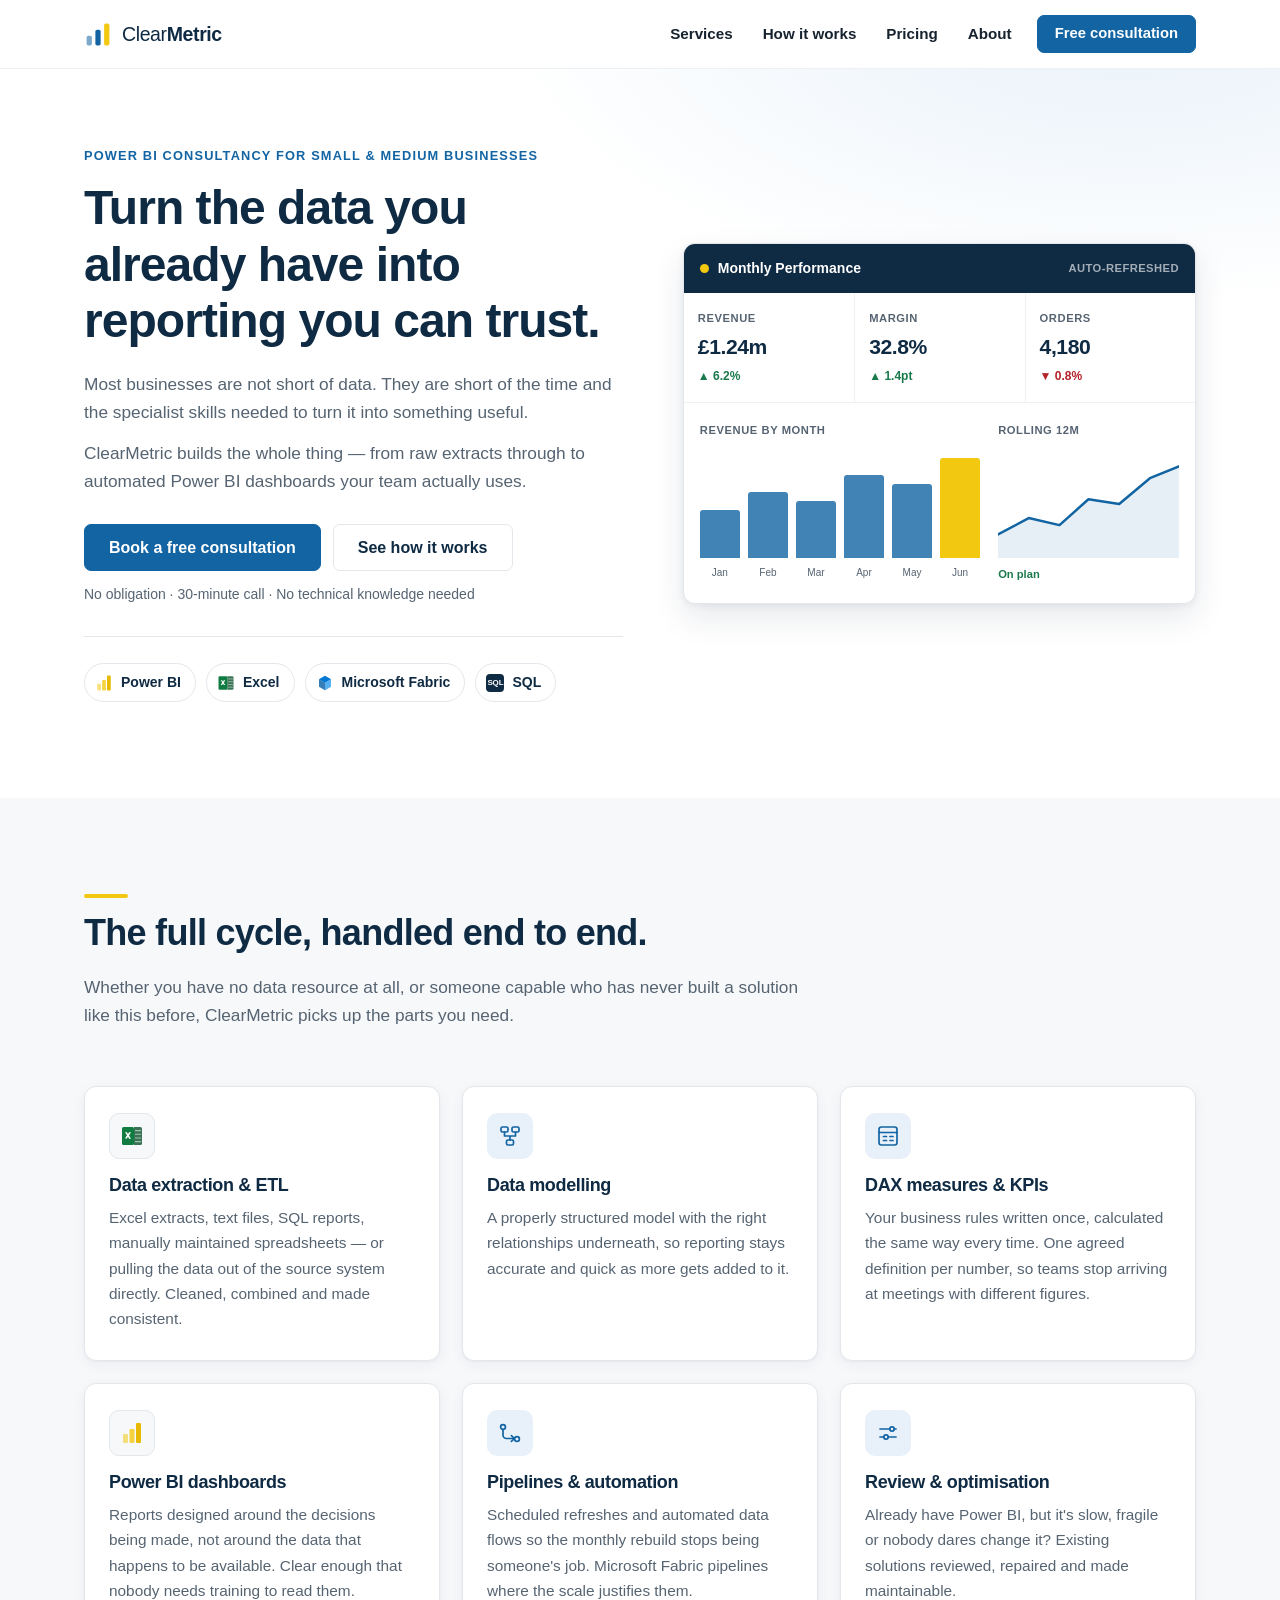
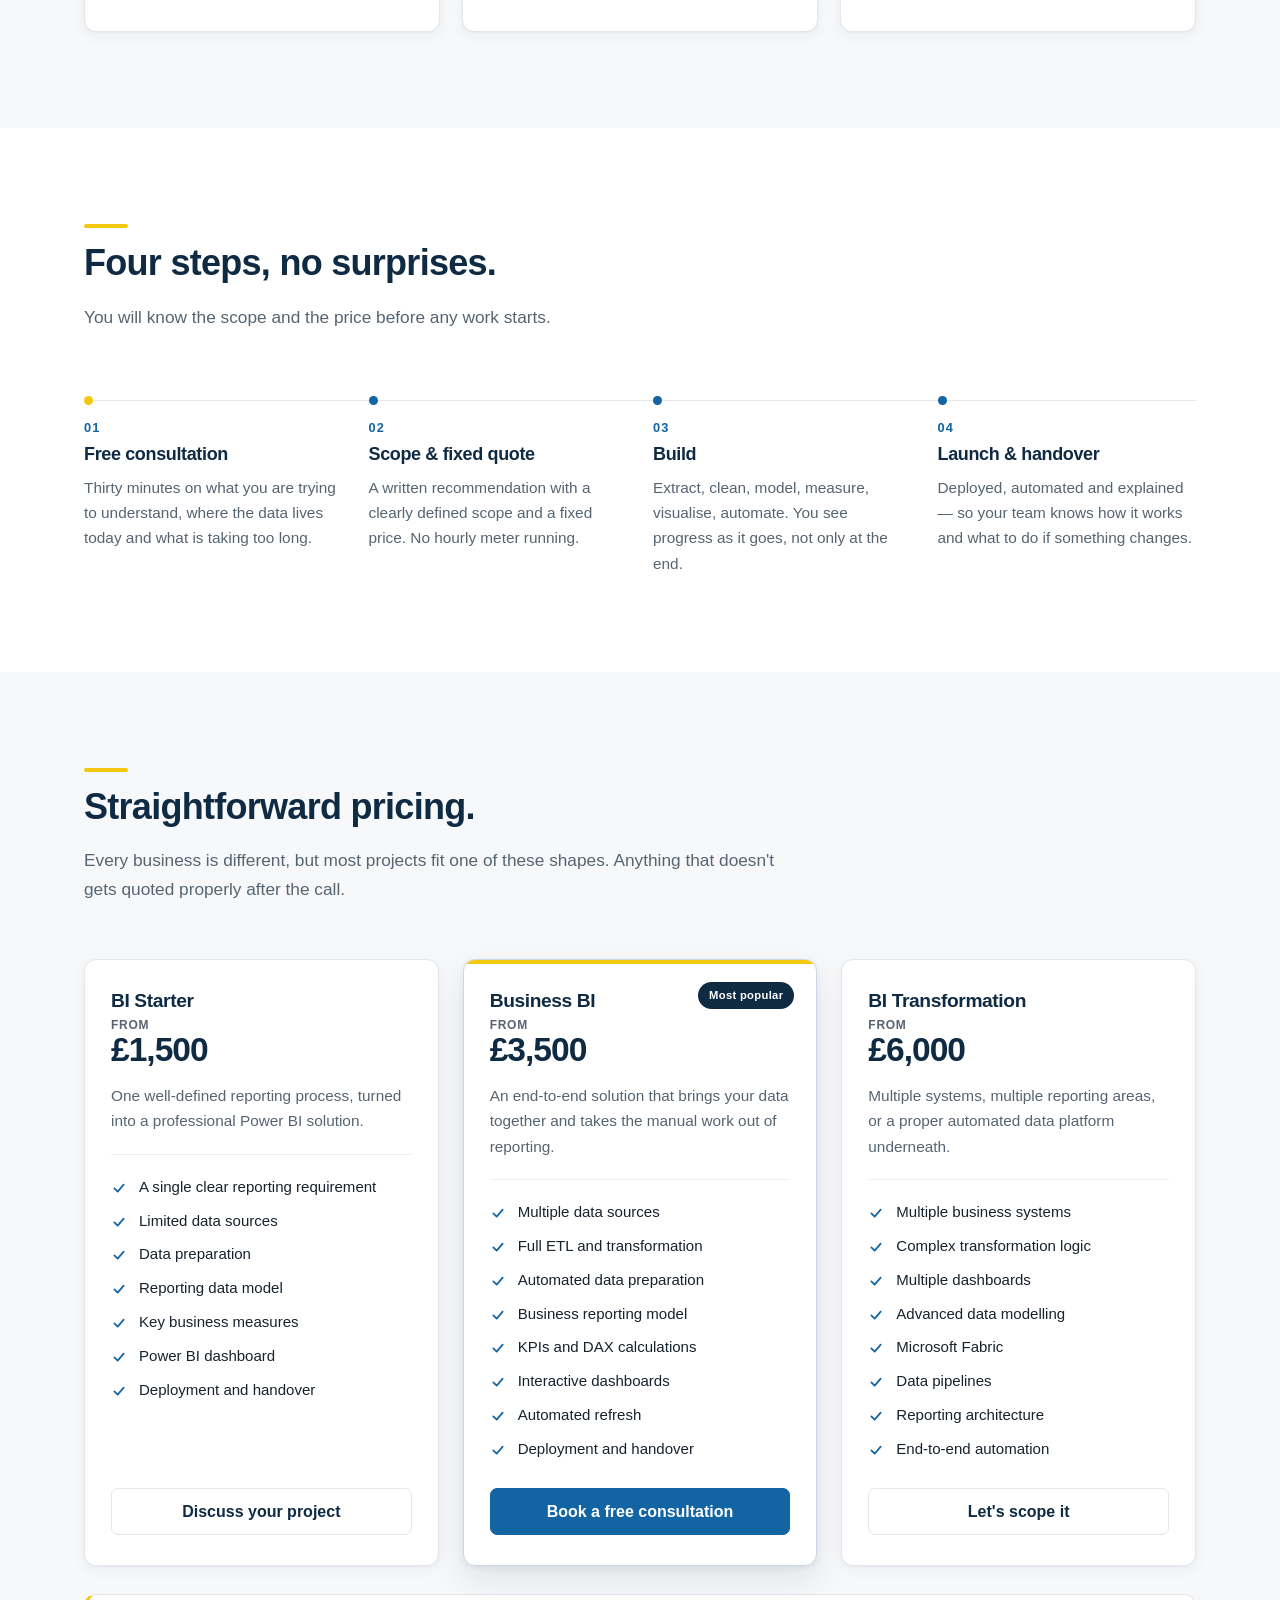
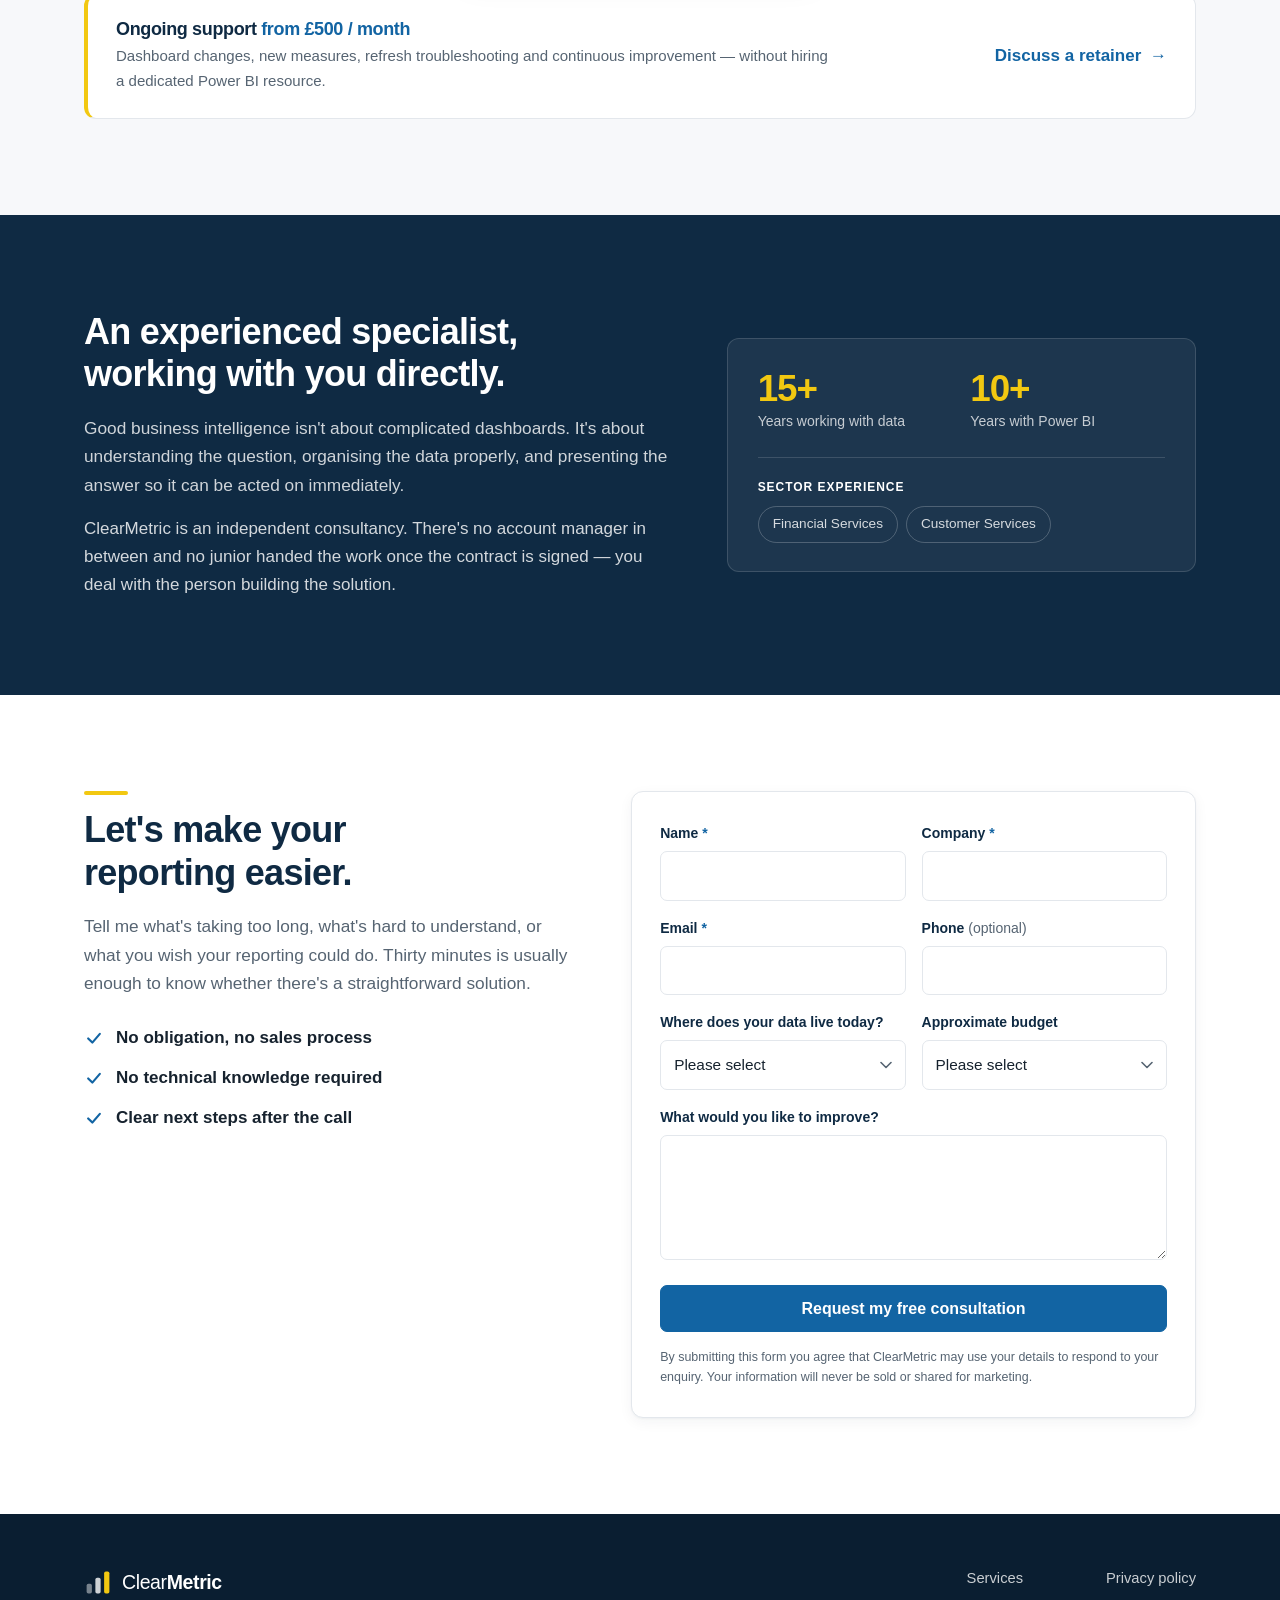
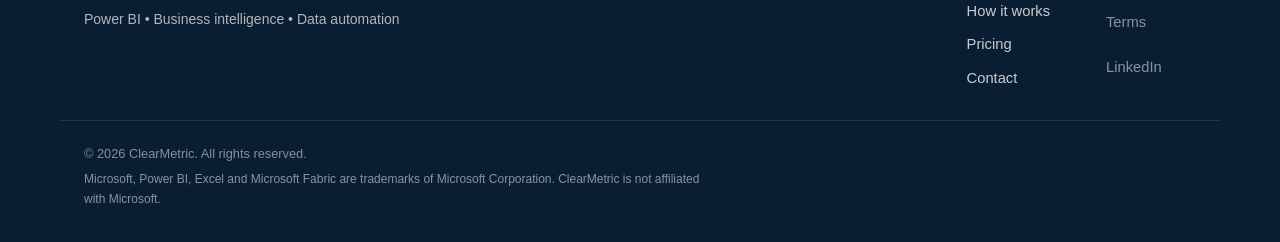
==== index.html @ 49d6b9c6 "Add privacy policy page Link the footer's placeholder "Privacy policy" text to a new privacy-policy." ====
<!DOCTYPE html>
<html lang="en-GB">
<head>
<meta charset="utf-8">
<meta name="viewport" content="width=device-width, initial-scale=1">

<title>Power BI Consultant for Small &amp; Medium Businesses | ClearMetric</title>
<meta name="description" content="ClearMetric turns spreadsheets, system extracts and manual reporting into automated Power BI dashboards. End-to-end business intelligence for businesses without a dedicated data team.">

<!-- PLACEHOLDER: replace https://example.com/ with the real domain before deployment. -->
<link rel="canonical" href="https://example.com/">

<meta property="og:type" content="website">
<meta property="og:title" content="Power BI Consultant for Small &amp; Medium Businesses | ClearMetric">
<meta property="og:description" content="ClearMetric turns spreadsheets, system extracts and manual reporting into automated Power BI dashboards.">
<!-- PLACEHOLDER: og:url and og:image need the real domain, and assets/og-image.png still has to be produced. -->
<meta property="og:url" content="https://example.com/">
<meta property="og:image" content="https://example.com/assets/og-image.png">
<meta property="og:site_name" content="ClearMetric">
<meta property="og:locale" content="en_GB">

<meta name="twitter:card" content="summary_large_image">
<meta name="twitter:title" content="Power BI Consultant for Small &amp; Medium Businesses | ClearMetric">
<meta name="twitter:description" content="ClearMetric turns spreadsheets, system extracts and manual reporting into automated Power BI dashboards.">
<meta name="twitter:image" content="https://example.com/assets/og-image.png">

<meta name="theme-color" content="#0F2A43">
<link rel="icon" href="assets/favicon.svg" type="image/svg+xml">
<link rel="stylesheet" href="css/styles.css">

<!-- PLACEHOLDER: update "url" once the final domain is known. -->
<script type="application/ld+json">
{
  "@context": "https://schema.org",
  "@type": "ProfessionalService",
  "name": "ClearMetric",
  "description": "Power BI and business intelligence consultancy for small and medium businesses. Data extraction and ETL, data modelling, DAX measures, pipelines, dashboards and reporting automation.",
  "url": "https://example.com/",
  "areaServed": "GB",
  "serviceType": [
    "Power BI consultancy",
    "Business intelligence",
    "Data modelling",
    "ETL and data pipelines",
    "Reporting automation"
  ]
}
</script>
</head>
<body>

<a class="skip-link" href="#main">Skip to main content</a>

<!-- ==================================================================
     Shared icon definitions. Referenced with <use> so each Microsoft
     product mark is authored once. These are original SVGs drawn in the
     recognisable product shapes and brand colours — not official
     Microsoft assets.
     ================================================================== -->
<svg class="svg-defs" aria-hidden="true" focusable="false" xmlns="http://www.w3.org/2000/svg">
  <defs>
    <!-- Power BI: ascending columns in the product yellow. -->
    <symbol id="ico-powerbi" viewBox="0 0 24 24">
      <rect x="3"  y="13" width="5" height="9"  rx="1.2" fill="#F2C811" opacity=".55"/>
      <rect x="9.5" y="8" width="5" height="14" rx="1.2" fill="#F2C811" opacity=".8"/>
      <rect x="16" y="2"  width="5" height="20" rx="1.2" fill="#E8B900"/>
    </symbol>

    <!-- Excel: green document panel with the X. -->
    <symbol id="ico-excel" viewBox="0 0 24 24">
      <rect x="2" y="3" width="12" height="18" rx="1.6" fill="#107C41"/>
      <path d="M5 8.2h1.9l1.1 2 1.1-2H11l-2 3.3 2 3.3H9.1L8 12.8l-1.1 1.8H5l2-3.3z" fill="#FFFFFF"/>
      <path d="M14 3h6.4A1.6 1.6 0 0 1 22 4.6v14.8a1.6 1.6 0 0 1-1.6 1.6H14z" fill="#185C37" opacity=".85"/>
      <path d="M15.4 6.6h5.2M15.4 10.3h5.2M15.4 14h5.2M15.4 17.6h5.2" stroke="#FFFFFF" stroke-opacity=".55" stroke-width="1.1" stroke-linecap="round"/>
    </symbol>

    <!-- Microsoft Fabric: the four-way flow motif in the product blue. -->
    <symbol id="ico-fabric" viewBox="0 0 24 24">
      <path d="M12 2.4 20 7v10l-8 4.6L4 17V7z" fill="#0078D4" opacity=".18"/>
      <path d="M12 2.4 20 7l-8 4.6L4 7z" fill="#0078D4"/>
      <path d="M4 7v10l8 4.6v-10z" fill="#005A9E" opacity=".75"/>
      <path d="M20 7v10l-8 4.6v-10z" fill="#41A5EE" opacity=".85"/>
    </symbol>

    <!-- Neutral line icons for the remaining service cards. -->
    <symbol id="ico-model" viewBox="0 0 24 24">
      <rect x="3" y="3" width="7" height="5" rx="1.4"/>
      <rect x="14" y="3" width="7" height="5" rx="1.4"/>
      <rect x="8.5" y="16" width="7" height="5" rx="1.4"/>
      <path d="M6.5 8v4h11V8M12 12v4"/>
    </symbol>
    <symbol id="ico-dax" viewBox="0 0 24 24">
      <rect x="3" y="3" width="18" height="18" rx="2.4"/>
      <path d="M3 8.5h18M7.5 12.5h3M7.5 16.5h3M14 12.5h3M14 16.5h3"/>
    </symbol>
    <symbol id="ico-pipeline" viewBox="0 0 24 24">
      <circle cx="5" cy="6" r="2.4"/>
      <circle cx="19" cy="18" r="2.4"/>
      <path d="M5 8.4V14a3.5 3.5 0 0 0 3.5 3.5H16"/>
      <path d="M13.4 14.6 16.4 17.5 13.4 20.4"/>
    </symbol>
    <symbol id="ico-tune" viewBox="0 0 24 24">
      <path d="M4 8h10M18 8h2M4 16h4M12 16h8"/>
      <circle cx="16" cy="8" r="2.2"/>
      <circle cx="10" cy="16" r="2.2"/>
    </symbol>
    <symbol id="ico-tick" viewBox="0 0 24 24">
      <path d="M5 12.5 10 17.5 19 7"/>
    </symbol>
  </defs>
</svg>

<header class="site-header" id="top">
  <div class="container header-inner">
    <a class="brand" href="#top" aria-label="ClearMetric — home">
      <span class="brand-mark" aria-hidden="true">
        <svg viewBox="0 0 32 32" focusable="false">
          <rect x="3"  y="18" width="6" height="11" rx="2" fill="#1264A3" opacity=".55"/>
          <rect x="13" y="11" width="6" height="18" rx="2" fill="#1264A3"/>
          <rect x="23" y="4"  width="6" height="25" rx="2" fill="#F2C811"/>
        </svg>
      </span>
      <span class="brand-name">Clear<strong>Metric</strong></span>
    </a>

    <button class="nav-toggle" id="navToggle" type="button" aria-label="Open menu" aria-expanded="false" aria-controls="primaryNav">
      <span class="nav-toggle-bars" aria-hidden="true"><span></span><span></span><span></span></span>
    </button>

    <nav class="primary-nav" id="primaryNav" aria-label="Primary">
      <ul class="nav-list">
        <li><a href="#services">Services</a></li>
        <li><a href="#how-it-works">How it works</a></li>
        <li><a href="#pricing">Pricing</a></li>
        <li><a href="#about">About</a></li>
        <li class="nav-cta-item"><a class="btn btn-primary btn-sm" href="#contact">Free consultation</a></li>
      </ul>
    </nav>
  </div>
</header>

<main id="main">

  <!-- ============================ 1. HERO ============================ -->
  <section class="section hero">
    <div class="container hero-grid">

      <div class="hero-copy">
        <p class="eyebrow">Power BI consultancy for small &amp; medium businesses</p>
        <h1>Turn the data you already have into reporting you can trust.</h1>
        <p class="lead">Most businesses are not short of data. They are short of the time and the specialist skills needed to turn it into something useful.</p>
        <p class="lead">ClearMetric builds the whole thing — from raw extracts through to automated Power BI dashboards your team actually uses.</p>

        <div class="btn-row">
          <a class="btn btn-primary" href="#contact">Book a free consultation</a>
          <a class="btn btn-secondary" href="#how-it-works">See how it works</a>
        </div>
        <p class="fine-print">No obligation &middot; 30-minute call &middot; No technical knowledge needed</p>

        <ul class="tool-row plain-list" aria-label="Technologies used">
          <li><svg class="tool-ico" aria-hidden="true" focusable="false"><use href="#ico-powerbi"/></svg>Power BI</li>
          <li><svg class="tool-ico" aria-hidden="true" focusable="false"><use href="#ico-excel"/></svg>Excel</li>
          <li><svg class="tool-ico" aria-hidden="true" focusable="false"><use href="#ico-fabric"/></svg>Microsoft Fabric</li>
          <li><span class="tool-ico tool-ico-sql" aria-hidden="true">SQL</span>SQL</li>
        </ul>
      </div>

      <!-- Illustrative only — built from HTML, CSS and inline SVG. -->
      <div class="hero-visual" aria-hidden="true">
        <div class="dash">
          <div class="dash-bar">
            <span class="dash-dot"></span>
            <span class="dash-title">Monthly Performance</span>
            <span class="dash-live">Auto-refreshed</span>
          </div>

          <div class="kpi-row">
            <div class="kpi">
              <span class="kpi-label">Revenue</span>
              <span class="kpi-value">&pound;1.24m</span>
              <span class="kpi-delta up">&#9650; 6.2%</span>
            </div>
            <div class="kpi">
              <span class="kpi-label">Margin</span>
              <span class="kpi-value">32.8%</span>
              <span class="kpi-delta up">&#9650; 1.4pt</span>
            </div>
            <div class="kpi">
              <span class="kpi-label">Orders</span>
              <span class="kpi-value">4,180</span>
              <span class="kpi-delta down">&#9660; 0.8%</span>
            </div>
          </div>

          <div class="chart-row">
            <div class="bar-chart">
              <p class="chart-label">Revenue by month</p>
              <div class="bars">
                <span style="height:44%"></span>
                <span style="height:61%"></span>
                <span style="height:53%"></span>
                <span style="height:77%"></span>
                <span style="height:68%"></span>
                <span class="bar-hi" style="height:92%"></span>
              </div>
              <div class="axis"><span>Jan</span><span>Feb</span><span>Mar</span><span>Apr</span><span>May</span><span>Jun</span></div>
            </div>

            <div class="trend">
              <p class="chart-label">Rolling 12m</p>
              <svg viewBox="0 0 100 46" preserveAspectRatio="none" focusable="false">
                <polygon class="trend-fill" points="0,36 17,29 34,32 50,21 67,23 84,12 100,7 100,46 0,46"/>
                <polyline class="trend-line" points="0,36 17,29 34,32 50,21 67,23 84,12 100,7"/>
              </svg>
              <p class="trend-foot">On plan</p>
            </div>
          </div>
        </div>
      </div>

    </div>
  </section>

  <!-- ========================== 2. SERVICES ========================== -->
  <section id="services" class="section section-muted">
    <div class="container">
      <div class="section-head">
        <h2>The full cycle, handled end to end.</h2>
        <p class="lead">Whether you have no data resource at all, or someone capable who has never built a solution like this before, ClearMetric picks up the parts you need.</p>
      </div>

      <ul class="card-grid plain-list">
        <li class="card service-card">
          <span class="card-ico card-ico-brand" aria-hidden="true">
            <svg focusable="false"><use href="#ico-excel"/></svg>
          </span>
          <h3>Data extraction &amp; ETL</h3>
          <p>Excel extracts, text files, SQL reports, manually maintained spreadsheets — or pulling the data out of the source system directly. Cleaned, combined and made consistent.</p>
        </li>

        <li class="card service-card">
          <span class="card-ico" aria-hidden="true">
            <svg class="line-ico" focusable="false"><use href="#ico-model"/></svg>
          </span>
          <h3>Data modelling</h3>
          <p>A properly structured model with the right relationships underneath, so reporting stays accurate and quick as more gets added to it.</p>
        </li>

        <li class="card service-card">
          <span class="card-ico" aria-hidden="true">
            <svg class="line-ico" focusable="false"><use href="#ico-dax"/></svg>
          </span>
          <h3>DAX measures &amp; KPIs</h3>
          <p>Your business rules written once, calculated the same way every time. One agreed definition per number, so teams stop arriving at meetings with different figures.</p>
        </li>

        <li class="card service-card">
          <span class="card-ico card-ico-brand" aria-hidden="true">
            <svg focusable="false"><use href="#ico-powerbi"/></svg>
          </span>
          <h3>Power BI dashboards</h3>
          <p>Reports designed around the decisions being made, not around the data that happens to be available. Clear enough that nobody needs training to read them.</p>
        </li>

        <li class="card service-card">
          <span class="card-ico" aria-hidden="true">
            <svg class="line-ico" focusable="false"><use href="#ico-pipeline"/></svg>
          </span>
          <h3>Pipelines &amp; automation</h3>
          <p>Scheduled refreshes and automated data flows so the monthly rebuild stops being someone's job. Microsoft Fabric pipelines where the scale justifies them.</p>
        </li>

        <li class="card service-card">
          <span class="card-ico" aria-hidden="true">
            <svg class="line-ico" focusable="false"><use href="#ico-tune"/></svg>
          </span>
          <h3>Review &amp; optimisation</h3>
          <p>Already have Power BI, but it's slow, fragile or nobody dares change it? Existing solutions reviewed, repaired and made maintainable.</p>
        </li>
      </ul>
    </div>
  </section>

  <!-- ======================= 3. HOW IT WORKS ======================== -->
  <section id="how-it-works" class="section">
    <div class="container">
      <div class="section-head">
        <h2>Four steps, no surprises.</h2>
        <p class="lead">You will know the scope and the price before any work starts.</p>
      </div>

      <ol class="timeline plain-list">
        <li class="step">
          <span class="step-num">01</span>
          <h3>Free consultation</h3>
          <p>Thirty minutes on what you are trying to understand, where the data lives today and what is taking too long.</p>
        </li>
        <li class="step">
          <span class="step-num">02</span>
          <h3>Scope &amp; fixed quote</h3>
          <p>A written recommendation with a clearly defined scope and a fixed price. No hourly meter running.</p>
        </li>
        <li class="step">
          <span class="step-num">03</span>
          <h3>Build</h3>
          <p>Extract, clean, model, measure, visualise, automate. You see progress as it goes, not only at the end.</p>
        </li>
        <li class="step">
          <span class="step-num">04</span>
          <h3>Launch &amp; handover</h3>
          <p>Deployed, automated and explained — so your team knows how it works and what to do if something changes.</p>
        </li>
      </ol>
    </div>
  </section>

  <!-- ========================== 4. PRICING ========================== -->
  <section id="pricing" class="section section-muted">
    <div class="container">
      <div class="section-head">
        <h2>Straightforward pricing.</h2>
        <p class="lead">Every business is different, but most projects fit one of these shapes. Anything that doesn't gets quoted properly after the call.</p>
      </div>

      <ul class="pricing-grid plain-list">
        <li class="card price-card">
          <h3 class="plan-name">BI Starter</h3>
          <p class="plan-price"><span class="from">From</span> &pound;1,500</p>
          <p class="plan-desc">One well-defined reporting process, turned into a professional Power BI solution.</p>
          <ul class="feature-list plain-list">
            <li><svg class="feat-tick" aria-hidden="true" focusable="false"><use href="#ico-tick"/></svg>A single clear reporting requirement</li>
            <li><svg class="feat-tick" aria-hidden="true" focusable="false"><use href="#ico-tick"/></svg>Limited data sources</li>
            <li><svg class="feat-tick" aria-hidden="true" focusable="false"><use href="#ico-tick"/></svg>Data preparation</li>
            <li><svg class="feat-tick" aria-hidden="true" focusable="false"><use href="#ico-tick"/></svg>Reporting data model</li>
            <li><svg class="feat-tick" aria-hidden="true" focusable="false"><use href="#ico-tick"/></svg>Key business measures</li>
            <li><svg class="feat-tick" aria-hidden="true" focusable="false"><use href="#ico-tick"/></svg>Power BI dashboard</li>
            <li><svg class="feat-tick" aria-hidden="true" focusable="false"><use href="#ico-tick"/></svg>Deployment and handover</li>
          </ul>
          <a class="btn btn-secondary btn-block" href="#contact">Discuss your project</a>
        </li>

        <li class="card price-card price-card-featured">
          <span class="badge">Most popular</span>
          <h3 class="plan-name">Business BI</h3>
          <p class="plan-price"><span class="from">From</span> &pound;3,500</p>
          <p class="plan-desc">An end-to-end solution that brings your data together and takes the manual work out of reporting.</p>
          <ul class="feature-list plain-list">
            <li><svg class="feat-tick" aria-hidden="true" focusable="false"><use href="#ico-tick"/></svg>Multiple data sources</li>
            <li><svg class="feat-tick" aria-hidden="true" focusable="false"><use href="#ico-tick"/></svg>Full ETL and transformation</li>
            <li><svg class="feat-tick" aria-hidden="true" focusable="false"><use href="#ico-tick"/></svg>Automated data preparation</li>
            <li><svg class="feat-tick" aria-hidden="true" focusable="false"><use href="#ico-tick"/></svg>Business reporting model</li>
            <li><svg class="feat-tick" aria-hidden="true" focusable="false"><use href="#ico-tick"/></svg>KPIs and DAX calculations</li>
            <li><svg class="feat-tick" aria-hidden="true" focusable="false"><use href="#ico-tick"/></svg>Interactive dashboards</li>
            <li><svg class="feat-tick" aria-hidden="true" focusable="false"><use href="#ico-tick"/></svg>Automated refresh</li>
            <li><svg class="feat-tick" aria-hidden="true" focusable="false"><use href="#ico-tick"/></svg>Deployment and handover</li>
          </ul>
          <a class="btn btn-primary btn-block" href="#contact">Book a free consultation</a>
        </li>

        <li class="card price-card">
          <h3 class="plan-name">BI Transformation</h3>
          <p class="plan-price"><span class="from">From</span> &pound;6,000</p>
          <p class="plan-desc">Multiple systems, multiple reporting areas, or a proper automated data platform underneath.</p>
          <ul class="feature-list plain-list">
            <li><svg class="feat-tick" aria-hidden="true" focusable="false"><use href="#ico-tick"/></svg>Multiple business systems</li>
            <li><svg class="feat-tick" aria-hidden="true" focusable="false"><use href="#ico-tick"/></svg>Complex transformation logic</li>
            <li><svg class="feat-tick" aria-hidden="true" focusable="false"><use href="#ico-tick"/></svg>Multiple dashboards</li>
            <li><svg class="feat-tick" aria-hidden="true" focusable="false"><use href="#ico-tick"/></svg>Advanced data modelling</li>
            <li><svg class="feat-tick" aria-hidden="true" focusable="false"><use href="#ico-tick"/></svg>Microsoft Fabric</li>
            <li><svg class="feat-tick" aria-hidden="true" focusable="false"><use href="#ico-tick"/></svg>Data pipelines</li>
            <li><svg class="feat-tick" aria-hidden="true" focusable="false"><use href="#ico-tick"/></svg>Reporting architecture</li>
            <li><svg class="feat-tick" aria-hidden="true" focusable="false"><use href="#ico-tick"/></svg>End-to-end automation</li>
          </ul>
          <a class="btn btn-secondary btn-block" href="#contact">Let's scope it</a>
        </li>
      </ul>

      <div class="retainer-strip">
        <div class="retainer-copy">
          <h3>Ongoing support <span class="retainer-price">from &pound;500 / month</span></h3>
          <p>Dashboard changes, new measures, refresh troubleshooting and continuous improvement — without hiring a dedicated Power BI resource.</p>
        </div>
        <a class="link-arrow" href="#contact">Discuss a retainer <span aria-hidden="true">&rarr;</span></a>
      </div>
    </div>
  </section>

  <!-- =========================== 5. ABOUT =========================== -->
  <section id="about" class="section section-dark">
    <div class="container about-grid">
      <div class="about-copy">
        <h2>An experienced specialist, working with you directly.</h2>
        <p class="lead">Good business intelligence isn't about complicated dashboards. It's about understanding the question, organising the data properly, and presenting the answer so it can be acted on immediately.</p>
        <p>ClearMetric is an independent consultancy. There's no account manager in between and no junior handed the work once the contract is signed — you deal with the person building the solution.</p>
      </div>

      <div class="about-panel">
        <ul class="stat-list plain-list">
          <li><span class="stat-num">15+</span><span class="stat-label">Years working with data</span></li>
          <li><span class="stat-num">10+</span><span class="stat-label">Years with Power BI</span></li>
        </ul>
        <div class="sector-block">
          <h3 class="mini-head">Sector experience</h3>
          <ul class="pill-list plain-list">
            <li>Financial Services</li>
            <li>Customer Services</li>
          </ul>
        </div>
      </div>
    </div>
  </section>

  <!-- ========================== 6. CONTACT ========================== -->
  <section id="contact" class="section">
    <div class="container contact-grid">

      <div class="contact-copy">
        <h2>Let's make your reporting easier.</h2>
        <p class="lead">Tell me what's taking too long, what's hard to understand, or what you wish your reporting could do. Thirty minutes is usually enough to know whether there's a straightforward solution.</p>
        <ul class="reassurance plain-list">
          <li><svg class="tick-blue" aria-hidden="true" focusable="false"><use href="#ico-tick"/></svg>No obligation, no sales process</li>
          <li><svg class="tick-blue" aria-hidden="true" focusable="false"><use href="#ico-tick"/></svg>No technical knowledge required</li>
          <li><svg class="tick-blue" aria-hidden="true" focusable="false"><use href="#ico-tick"/></svg>Clear next steps after the call</li>
        </ul>
      </div>

      <div class="card form-card">
        <form id="enquiryForm" novalidate>
          <div class="field-row">
            <div class="field">
              <label for="name">Name <span class="req" aria-hidden="true">*</span></label>
              <input type="text" id="name" name="name" autocomplete="name" required>
              <p class="field-error" id="name-error" hidden></p>
            </div>
            <div class="field">
              <label for="company">Company <span class="req" aria-hidden="true">*</span></label>
              <input type="text" id="company" name="company" autocomplete="organization" required>
              <p class="field-error" id="company-error" hidden></p>
            </div>
          </div>

          <div class="field-row">
            <div class="field">
              <label for="email">Email <span class="req" aria-hidden="true">*</span></label>
              <input type="email" id="email" name="email" autocomplete="email" required>
              <p class="field-error" id="email-error" hidden></p>
            </div>
            <div class="field">
              <label for="phone">Phone <span class="optional">(optional)</span></label>
              <input type="tel" id="phone" name="phone" autocomplete="tel">
            </div>
          </div>

          <div class="field-row">
            <div class="field">
              <label for="dataLocation">Where does your data live today?</label>
              <select id="dataLocation" name="dataLocation">
                <option value="">Please select</option>
                <option>Excel / spreadsheets</option>
                <option>SQL database</option>
                <option>A business system or software</option>
                <option>Power BI already</option>
                <option>Several places</option>
                <option>Not sure</option>
              </select>
            </div>
            <div class="field">
              <label for="budget">Approximate budget</label>
              <select id="budget" name="budget">
                <option value="">Please select</option>
                <option>Not sure yet</option>
                <option>Under &pound;1,500</option>
                <option>&pound;1,500 &ndash; &pound;3,500</option>
                <option>&pound;3,500 &ndash; &pound;6,000</option>
                <option>&pound;6,000 &ndash; &pound;10,000</option>
                <option>&pound;10,000+</option>
              </select>
            </div>
          </div>

          <div class="field">
            <label for="message">What would you like to improve?</label>
            <textarea id="message" name="message" rows="4"></textarea>
          </div>

          <button class="btn btn-primary btn-block" type="submit">Request my free consultation</button>

          <p class="gdpr">By submitting this form you agree that ClearMetric may use your details to respond to your enquiry. Your information will never be sold or shared for marketing.</p>
        </form>

        <div class="form-success" id="formSuccess" hidden tabindex="-1">
          <span class="success-ico" aria-hidden="true">
            <svg focusable="false"><use href="#ico-tick"/></svg>
          </span>
          <h3>Thank you — your enquiry has been received.</h3>
          <p>I'll be in touch shortly to arrange your free 30-minute consultation.</p>
          <button class="btn btn-secondary" type="button" id="formReset">Send another enquiry</button>
        </div>

        <p class="form-status" id="formStatus" role="status" aria-live="polite"></p>
      </div>

    </div>
  </section>

</main>

<footer class="site-footer">
  <div class="container footer-inner">
    <div class="footer-brand">
      <span class="footer-lockup">
        <span class="brand-mark" aria-hidden="true">
          <svg viewBox="0 0 32 32" focusable="false">
            <rect x="3"  y="18" width="6" height="11" rx="2" fill="#FFFFFF" opacity=".45"/>
            <rect x="13" y="11" width="6" height="18" rx="2" fill="#FFFFFF" opacity=".8"/>
            <rect x="23" y="4"  width="6" height="25" rx="2" fill="#F2C811"/>
          </svg>
        </span>
        <span class="brand-name">Clear<strong>Metric</strong></span>
      </span>
      <p>Power BI &bull; Business intelligence &bull; Data automation</p>
    </div>

    <nav class="footer-nav" aria-label="Footer">
      <ul class="plain-list">
        <li><a href="#services">Services</a></li>
        <li><a href="#how-it-works">How it works</a></li>
        <li><a href="#pricing">Pricing</a></li>
        <li><a href="#contact">Contact</a></li>
      </ul>
      <!-- Terms and LinkedIn destinations do not exist yet, so they stay as
           plain text rather than links to pages that would 404. -->
      <ul class="plain-list footer-placeholders">
        <li><a href="privacy-policy.html">Privacy policy</a></li>
        <li><span class="placeholder-link" title="Coming soon">Terms</span></li>
        <li><span class="placeholder-link" title="Coming soon">LinkedIn</span></li>
      </ul>
    </nav>
  </div>

  <div class="container footer-legal">
    <p>&copy; <span id="year">2026</span> ClearMetric. All rights reserved.</p>
    <p class="trademark-note">Microsoft, Power BI, Excel and Microsoft Fabric are trademarks of Microsoft Corporation. ClearMetric is not affiliated with Microsoft.</p>
  </div>
</footer>

<script src="js/script.js" defer></script>
</body>
</html>
---- css/styles.css ----
/* ==========================================================================
   ClearMetric — styles.css

   1. Design tokens      2. Base            3. Layout helpers
   4. Buttons            5. Header & nav    6. Hero + dashboard illustration
   7. Services           8. Timeline        9. Pricing
   10. About            11. Contact form   12. Footer
   13. Responsive       14. Reduced motion
   ========================================================================== */


/* ---------- 1. Design tokens ---------- */
:root {
  --colour-navy:        #0F2A43;
  --colour-navy-deep:   #0A1E31;
  --colour-blue:        #1264A3;
  --colour-blue-dark:   #0E4F80;
  --colour-blue-light:  #E8F1F9;
  --colour-yellow:      #F2C811;

  --colour-text:        #16222E;
  --colour-heading:     #0F2A43;
  --colour-muted:       #566472;
  --colour-background:  #FFFFFF;
  --colour-surface:     #F7F8FA;
  --colour-border:      #E3E7EC;
  --colour-border-soft: #EEF1F4;
  --colour-error:       #B4232A;

  --radius-card: 12px;
  --radius-sm:   7px;
  --radius-pill: 999px;

  --shadow-card: 0 1px 2px rgba(15, 42, 67, .04), 0 4px 14px rgba(15, 42, 67, .05);
  --shadow-lift: 0 2px 6px rgba(15, 42, 67, .06), 0 14px 32px rgba(15, 42, 67, .10);

  --container-width: 1160px;
  --gutter: 24px;
  --header-height: 68px;
  --space-section: 96px;

  --font-sans: -apple-system, BlinkMacSystemFont, "Segoe UI", Inter, Roboto,
               "Helvetica Neue", Arial, sans-serif;

  --transition: 160ms ease;
}


/* ---------- 2. Base ---------- */
*, *::before, *::after { box-sizing: border-box; }

html {
  scroll-behavior: smooth;
  scroll-padding-top: calc(var(--header-height) + 16px);
  -webkit-text-size-adjust: 100%;
}

body {
  margin: 0;
  font-family: var(--font-sans);
  font-size: 17px;
  line-height: 1.65;
  color: var(--colour-text);
  background: var(--colour-background);
  overflow-x: hidden;
  -webkit-font-smoothing: antialiased;
}

h1, h2, h3 {
  color: var(--colour-heading);
  line-height: 1.18;
  letter-spacing: -.02em;
  margin: 0 0 .5em;
  text-wrap: balance;
}

h1 { font-size: clamp(2.1rem, 4.2vw, 3rem); font-weight: 700; }
h2 { font-size: clamp(1.7rem, 3vw, 2.25rem); font-weight: 700; }
h3 { font-size: 1.125rem; font-weight: 650; }

p { margin: 0 0 1rem; }
p:last-child { margin-bottom: 0; }

a { color: var(--colour-blue); text-decoration-thickness: 1px; text-underline-offset: 2px; }
a:hover { color: var(--colour-blue-dark); }

svg { display: block; }

.plain-list { list-style: none; margin: 0; padding: 0; }

/* Icon sprite host — present in the DOM, never rendered. */
.svg-defs { position: absolute; width: 0; height: 0; overflow: hidden; }

.skip-link {
  position: absolute;
  left: -9999px;
  top: 0;
  z-index: 100;
  padding: 12px 20px;
  background: var(--colour-navy);
  color: #fff;
  border-radius: 0 0 var(--radius-sm) 0;
  text-decoration: none;
}
.skip-link:focus { left: 0; color: #fff; }

:focus-visible {
  outline: 3px solid var(--colour-blue);
  outline-offset: 2px;
  border-radius: 3px;
}


/* ---------- 3. Layout helpers ---------- */
.container {
  width: 100%;
  max-width: var(--container-width);
  margin: 0 auto;
  padding: 0 var(--gutter);
}

.section { padding: var(--space-section) 0; }
.section-muted { background: var(--colour-surface); }
.section-dark  { background: var(--colour-navy); color: rgba(255, 255, 255, .82); }
.section-dark h2, .section-dark h3 { color: #fff; }

.section-head {
  max-width: 720px;
  margin: 0 0 56px;
}
.section-head h2 { position: relative; padding-top: 18px; }
.section-head h2::before {
  content: "";
  position: absolute;
  top: 0;
  left: 0;
  width: 44px;
  height: 4px;
  border-radius: 2px;
  background: var(--colour-yellow);
}

.eyebrow {
  font-size: .8rem;
  font-weight: 650;
  letter-spacing: .09em;
  text-transform: uppercase;
  color: var(--colour-blue);
  margin-bottom: 14px;
}

.lead {
  font-size: 1.08rem;
  color: var(--colour-muted);
}
.section-dark .lead { color: rgba(255, 255, 255, .8); }

.fine-print {
  font-size: .875rem;
  color: var(--colour-muted);
}


/* ---------- 4. Buttons ---------- */
.btn {
  display: inline-flex;
  align-items: center;
  justify-content: center;
  gap: 8px;
  padding: 13px 24px;
  border: 1px solid transparent;
  border-radius: var(--radius-sm);
  font: inherit;
  font-size: 1rem;
  font-weight: 600;
  line-height: 1.2;
  text-decoration: none;
  cursor: pointer;
  transition: background var(--transition), border-color var(--transition),
              color var(--transition), transform var(--transition),
              box-shadow var(--transition);
}
.btn:active { transform: translateY(1px); }

.btn-primary {
  background: var(--colour-blue);
  border-color: var(--colour-blue);
  color: #fff;
}
.btn-primary:hover {
  background: var(--colour-blue-dark);
  border-color: var(--colour-blue-dark);
  color: #fff;
  box-shadow: var(--shadow-card);
}

.btn-secondary {
  background: #fff;
  border-color: var(--colour-border);
  color: var(--colour-heading);
}
.btn-secondary:hover {
  border-color: var(--colour-blue);
  color: var(--colour-blue-dark);
}

.btn-sm  { padding: 9px 17px; font-size: .925rem; }
.btn-block { display: flex; width: 100%; }

.btn-row {
  display: flex;
  flex-wrap: wrap;
  gap: 12px;
  margin: 28px 0 12px;
}

.link-arrow {
  font-weight: 600;
  text-decoration: none;
  white-space: nowrap;
}
.link-arrow:hover { text-decoration: underline; }
.link-arrow span { transition: margin var(--transition); margin-left: 4px; }
.link-arrow:hover span { margin-left: 9px; }


/* ---------- 5. Header & nav ---------- */
.site-header {
  position: sticky;
  top: 0;
  z-index: 50;
  background: rgba(255, 255, 255, .94);
  backdrop-filter: saturate(160%) blur(8px);
  border-bottom: 1px solid var(--colour-border-soft);
}

.header-inner {
  height: var(--header-height);
  display: flex;
  align-items: center;
  justify-content: space-between;
  gap: 20px;
}

.brand {
  display: inline-flex;
  align-items: center;
  gap: 10px;
  text-decoration: none;
  color: var(--colour-heading);
}
.brand-mark { display: block; width: 28px; height: 28px; }
.brand-mark svg { width: 100%; height: 100%; }
.brand-name {
  font-size: 1.22rem;
  font-weight: 400;
  letter-spacing: -.02em;
}
.brand-name strong { font-weight: 750; }

.nav-list {
  display: flex;
  align-items: center;
  gap: 4px;
  list-style: none;
  margin: 0;
  padding: 0;
}
/* Excludes the CTA, which is a .btn and keeps its own colours. Without the
   :not() this rule outranks .btn-primary and repaints the label dark. */
.nav-list a:not(.btn) {
  display: block;
  padding: 8px 13px;
  border-radius: var(--radius-sm);
  font-size: .95rem;
  font-weight: 550;
  color: var(--colour-text);
  text-decoration: none;
  transition: background var(--transition), color var(--transition);
}
.nav-list a:not(.btn):hover { background: var(--colour-surface); color: var(--colour-heading); }
.nav-cta-item { margin-left: 8px; }

.nav-toggle {
  display: none;
  width: 42px;
  height: 42px;
  padding: 0;
  align-items: center;
  justify-content: center;
  background: none;
  border: 1px solid var(--colour-border);
  border-radius: var(--radius-sm);
  cursor: pointer;
}
.nav-toggle-bars { display: block; width: 18px; }
.nav-toggle-bars span {
  display: block;
  height: 2px;
  border-radius: 1px;
  background: var(--colour-heading);
}
.nav-toggle-bars span + span { margin-top: 4px; }


/* ---------- 6. Hero ---------- */
.hero {
  padding-top: 76px;
  background:
    radial-gradient(900px 420px at 88% -8%, var(--colour-blue-light), transparent 70%);
}

.hero-grid {
  display: grid;
  grid-template-columns: minmax(0, 1.05fr) minmax(0, 1fr);
  gap: 60px;
  align-items: center;
}

.hero-copy h1 { margin-bottom: 20px; }
.hero-copy .lead + .lead { margin-top: -.25rem; }

.tool-row {
  display: flex;
  flex-wrap: wrap;
  gap: 10px;
  margin-top: 30px;
  padding-top: 26px;
  border-top: 1px solid var(--colour-border);
}
.tool-row li {
  display: inline-flex;
  align-items: center;
  gap: 8px;
  padding: 7px 14px 7px 10px;
  background: #fff;
  border: 1px solid var(--colour-border);
  border-radius: var(--radius-pill);
  font-size: .875rem;
  font-weight: 550;
  color: var(--colour-heading);
}
.tool-ico { width: 18px; height: 18px; flex: none; }
.tool-ico-sql {
  display: grid;
  place-items: center;
  width: 18px;
  height: 18px;
  border-radius: 4px;
  background: var(--colour-navy);
  color: #fff;
  font-size: .5rem;
  font-weight: 700;
  letter-spacing: -.02em;
}

/* --- Dashboard illustration --- */
.hero-visual { position: relative; }

.dash {
  background: #fff;
  border: 1px solid var(--colour-border);
  border-radius: var(--radius-card);
  box-shadow: var(--shadow-lift);
  overflow: hidden;
}

.dash-bar {
  display: flex;
  align-items: center;
  gap: 9px;
  padding: 13px 16px;
  background: var(--colour-navy);
}
.dash-dot {
  width: 9px;
  height: 9px;
  border-radius: 50%;
  background: var(--colour-yellow);
  flex: none;
}
.dash-title {
  font-size: .875rem;
  font-weight: 600;
  color: #fff;
}
.dash-live {
  margin-left: auto;
  font-size: .7rem;
  font-weight: 550;
  letter-spacing: .04em;
  text-transform: uppercase;
  color: rgba(255, 255, 255, .62);
}

.kpi-row {
  display: grid;
  grid-template-columns: repeat(3, 1fr);
  border-bottom: 1px solid var(--colour-border-soft);
}
.kpi {
  display: flex;
  flex-direction: column;
  gap: 2px;
  padding: 16px 14px;
}
.kpi + .kpi { border-left: 1px solid var(--colour-border-soft); }
.kpi-label {
  font-size: .7rem;
  font-weight: 600;
  letter-spacing: .05em;
  text-transform: uppercase;
  color: var(--colour-muted);
}
.kpi-value {
  font-size: 1.32rem;
  font-weight: 700;
  letter-spacing: -.02em;
  color: var(--colour-heading);
}
.kpi-delta { font-size: .75rem; font-weight: 600; }
.kpi-delta.up   { color: #1B7A4B; }
.kpi-delta.down { color: #B4232A; }

.chart-row {
  display: grid;
  grid-template-columns: 1.55fr 1fr;
  gap: 18px;
  padding: 18px 16px 20px;
}

.chart-label {
  margin: 0 0 10px;
  font-size: .7rem;
  font-weight: 600;
  letter-spacing: .05em;
  text-transform: uppercase;
  color: var(--colour-muted);
}

.bars {
  display: flex;
  align-items: flex-end;
  gap: 8px;
  height: 108px;
}
.bars span {
  flex: 1;
  border-radius: 3px 3px 0 0;
  background: var(--colour-blue);
  opacity: .8;
}
.bars .bar-hi { background: var(--colour-yellow); opacity: 1; }

.axis {
  display: flex;
  gap: 8px;
  margin-top: 7px;
}
.axis span {
  flex: 1;
  text-align: center;
  font-size: .625rem;
  color: var(--colour-muted);
}

.trend { display: flex; flex-direction: column; }
.trend svg { width: 100%; height: 108px; }
.trend-line {
  fill: none;
  stroke: var(--colour-blue);
  stroke-width: 2.5;
  stroke-linecap: round;
  stroke-linejoin: round;
  vector-effect: non-scaling-stroke;
}
.trend-fill { fill: var(--colour-blue); opacity: .1; }
.trend-foot {
  margin: 7px 0 0;
  font-size: .7rem;
  font-weight: 600;
  color: #1B7A4B;
}


/* ---------- 7. Services ---------- */
.card {
  background: #fff;
  border: 1px solid var(--colour-border);
  border-radius: var(--radius-card);
  box-shadow: var(--shadow-card);
}

.card-grid {
  display: grid;
  grid-template-columns: repeat(3, minmax(0, 1fr));
  gap: 22px;
}

.service-card {
  padding: 26px 24px 28px;
  transition: transform var(--transition), box-shadow var(--transition),
              border-color var(--transition);
}
.service-card:hover {
  transform: translateY(-2px);
  box-shadow: var(--shadow-lift);
  border-color: #D6DDE5;
}

.card-ico {
  display: grid;
  place-items: center;
  width: 46px;
  height: 46px;
  margin-bottom: 16px;
  border-radius: 10px;
  background: var(--colour-blue-light);
}
.card-ico svg { width: 24px; height: 24px; }
.card-ico-brand { background: var(--colour-surface); border: 1px solid var(--colour-border); }

/* Neutral line icons share one stroke treatment. */
.line-ico {
  fill: none;
  stroke: var(--colour-blue);
  stroke-width: 1.7;
  stroke-linecap: round;
  stroke-linejoin: round;
}

.service-card p { color: var(--colour-muted); font-size: .96rem; margin: 0; }


/* ---------- 8. How it works ---------- */
.timeline {
  display: grid;
  grid-template-columns: repeat(4, minmax(0, 1fr));
  gap: 26px;
}

.step { position: relative; padding-top: 30px; }

/* Hairline connector, drawn from the top of each step to the next. */
.step::before {
  content: "";
  position: absolute;
  top: 13px;
  left: 0;
  right: -26px;
  height: 1px;
  background: var(--colour-border);
}
.step:last-child::before { right: 0; }
.step::after {
  content: "";
  position: absolute;
  top: 9px;
  left: 0;
  width: 9px;
  height: 9px;
  border-radius: 50%;
  background: var(--colour-blue);
}
.step:first-child::after { background: var(--colour-yellow); }

.step-num {
  display: block;
  margin-bottom: 6px;
  font-size: .8rem;
  font-weight: 700;
  letter-spacing: .08em;
  color: var(--colour-blue);
}
.step p { color: var(--colour-muted); font-size: .96rem; margin: 0; }


/* ---------- 9. Pricing ---------- */
.pricing-grid {
  display: grid;
  grid-template-columns: repeat(3, minmax(0, 1fr));
  gap: 24px;
  align-items: start;
}

.price-card {
  position: relative;
  display: flex;
  flex-direction: column;
  padding: 30px 26px 30px;
  height: 100%;
}

.price-card-featured {
  border-color: #CBD8E4;
  box-shadow: var(--shadow-lift);
  overflow: hidden;
}
.price-card-featured::before {
  content: "";
  position: absolute;
  inset: 0 0 auto;
  height: 4px;
  background: var(--colour-yellow);
}

.badge {
  position: absolute;
  top: 22px;
  right: 22px;
  padding: 4px 11px;
  border-radius: var(--radius-pill);
  background: var(--colour-navy);
  color: #fff;
  font-size: .7rem;
  font-weight: 650;
  letter-spacing: .03em;
}

.plan-name { margin-bottom: 6px; font-size: 1.2rem; }

.plan-price {
  margin: 0 0 14px;
  font-size: 2.1rem;
  font-weight: 700;
  letter-spacing: -.03em;
  color: var(--colour-heading);
  line-height: 1.1;
}
.plan-price .from {
  display: block;
  font-size: .75rem;
  font-weight: 600;
  letter-spacing: .06em;
  text-transform: uppercase;
  color: var(--colour-muted);
}

.plan-desc {
  color: var(--colour-muted);
  font-size: .96rem;
  padding-bottom: 20px;
  margin-bottom: 20px;
  border-bottom: 1px solid var(--colour-border-soft);
}

.feature-list {
  display: grid;
  gap: 9px;
  margin-bottom: 26px;
}
.feature-list li {
  display: grid;
  grid-template-columns: 18px 1fr;
  gap: 10px;
  align-items: start;
  font-size: .94rem;
}
.feat-tick {
  width: 16px;
  height: 16px;
  margin-top: 5px;
  fill: none;
  stroke: var(--colour-blue);
  stroke-width: 2.6;
  stroke-linecap: round;
  stroke-linejoin: round;
}

/* Pin the CTA to the bottom so buttons line up across cards. */
.price-card .btn { margin-top: auto; }

.retainer-strip {
  display: flex;
  flex-wrap: wrap;
  align-items: center;
  justify-content: space-between;
  gap: 20px;
  margin-top: 28px;
  padding: 24px 28px;
  background: #fff;
  border: 1px solid var(--colour-border);
  border-left: 4px solid var(--colour-yellow);
  border-radius: var(--radius-card);
}
.retainer-copy { max-width: 720px; }
.retainer-copy h3 { margin-bottom: 4px; }
.retainer-price { font-weight: 700; color: var(--colour-blue); }
.retainer-copy p { margin: 0; color: var(--colour-muted); font-size: .94rem; }


/* ---------- 10. About ---------- */
.about-grid {
  display: grid;
  grid-template-columns: minmax(0, 1.25fr) minmax(0, 1fr);
  gap: 56px;
  align-items: center;
}

.about-panel {
  padding: 30px 30px 28px;
  background: rgba(255, 255, 255, .06);
  border: 1px solid rgba(255, 255, 255, .14);
  border-radius: var(--radius-card);
}

.stat-list {
  display: grid;
  grid-template-columns: 1fr 1fr;
  gap: 18px;
  padding-bottom: 24px;
  margin-bottom: 22px;
  border-bottom: 1px solid rgba(255, 255, 255, .14);
}
.stat-num {
  display: block;
  font-size: 2.3rem;
  font-weight: 700;
  letter-spacing: -.03em;
  line-height: 1.1;
  color: var(--colour-yellow);
}
.stat-label {
  display: block;
  font-size: .875rem;
  color: rgba(255, 255, 255, .75);
}

.mini-head {
  font-size: .75rem;
  font-weight: 650;
  letter-spacing: .08em;
  text-transform: uppercase;
  color: rgba(255, 255, 255, .6);
  margin-bottom: 12px;
}
.pill-list { display: flex; flex-wrap: wrap; gap: 8px; }
.pill-list li {
  padding: 6px 14px;
  border: 1px solid rgba(255, 255, 255, .22);
  border-radius: var(--radius-pill);
  font-size: .85rem;
}


/* ---------- 11. Contact & form ---------- */
.contact-grid {
  display: grid;
  grid-template-columns: minmax(0, 1fr) minmax(0, 1.15fr);
  gap: 56px;
  align-items: start;
}

.contact-copy h2 { position: relative; padding-top: 18px; }
.contact-copy h2::before {
  content: "";
  position: absolute;
  top: 0;
  left: 0;
  width: 44px;
  height: 4px;
  border-radius: 2px;
  background: var(--colour-yellow);
}

.reassurance { display: grid; gap: 12px; margin-top: 26px; }
.reassurance li {
  display: grid;
  grid-template-columns: 22px 1fr;
  gap: 10px;
  align-items: start;
  font-weight: 550;
}
.tick-blue {
  width: 20px;
  height: 20px;
  margin-top: 4px;
  fill: none;
  stroke: var(--colour-blue);
  stroke-width: 2.6;
  stroke-linecap: round;
  stroke-linejoin: round;
}

.form-card { padding: 30px 28px; }

.field-row {
  display: grid;
  grid-template-columns: 1fr 1fr;
  gap: 16px;
}
.field { margin-bottom: 16px; }

label {
  display: block;
  margin-bottom: 6px;
  font-size: .875rem;
  font-weight: 600;
  color: var(--colour-heading);
}
.req { color: var(--colour-blue); }
.optional { font-weight: 400; color: var(--colour-muted); }

input, select, textarea {
  width: 100%;
  padding: 11px 13px;
  font: inherit;
  font-size: .96rem;
  color: var(--colour-text);
  background: #fff;
  border: 1px solid var(--colour-border);
  border-radius: var(--radius-sm);
  transition: border-color var(--transition), box-shadow var(--transition);
}
textarea { resize: vertical; min-height: 96px; }

select {
  appearance: none;
  padding-right: 38px;
  background-image: url("data:image/svg+xml,%3Csvg xmlns='http://www.w3.org/2000/svg' viewBox='0 0 12 8'%3E%3Cpath d='M1 1.5 6 6.5l5-5' fill='none' stroke='%23566472' stroke-width='1.6' stroke-linecap='round' stroke-linejoin='round'/%3E%3C/svg%3E");
  background-repeat: no-repeat;
  background-position: right 13px center;
  background-size: 12px;
}

input:focus, select:focus, textarea:focus {
  outline: none;
  border-color: var(--colour-blue);
  box-shadow: 0 0 0 3px rgba(18, 100, 163, .16);
}

input.is-invalid, select.is-invalid, textarea.is-invalid {
  border-color: var(--colour-error);
}
input.is-invalid:focus, textarea.is-invalid:focus {
  box-shadow: 0 0 0 3px rgba(180, 35, 42, .14);
}

.field-error {
  margin: 6px 0 0;
  font-size: .82rem;
  font-weight: 550;
  color: var(--colour-error);
}

.gdpr {
  margin: 16px 0 0;
  font-size: .78rem;
  line-height: 1.55;
  color: var(--colour-muted);
}

.form-status:not(:empty) {
  margin: 14px 0 0;
  font-size: .875rem;
  font-weight: 550;
  color: var(--colour-error);
}

.form-success { text-align: center; padding: 22px 6px 12px; }
.form-success:focus { outline: none; }
.success-ico {
  display: grid;
  place-items: center;
  width: 52px;
  height: 52px;
  margin: 0 auto 18px;
  border-radius: 50%;
  background: var(--colour-blue-light);
}
.success-ico svg {
  width: 26px;
  height: 26px;
  fill: none;
  stroke: var(--colour-blue);
  stroke-width: 2.6;
  stroke-linecap: round;
  stroke-linejoin: round;
}
.form-success p { color: var(--colour-muted); margin-bottom: 22px; }


/* ---------- 12. Footer ---------- */
.site-footer {
  background: var(--colour-navy-deep);
  color: rgba(255, 255, 255, .68);
  padding: 52px 0 26px;
  font-size: .92rem;
}

.footer-inner {
  display: flex;
  flex-wrap: wrap;
  justify-content: space-between;
  gap: 32px;
  padding-bottom: 30px;
  border-bottom: 1px solid rgba(255, 255, 255, .1);
}

.footer-lockup {
  display: inline-flex;
  align-items: center;
  gap: 10px;
  color: #fff;
  margin-bottom: 10px;
}
.footer-brand p { margin: 0; font-size: .875rem; }

.footer-nav { display: flex; gap: 56px; }
.footer-nav ul { display: grid; gap: 9px; }
.footer-nav a {
  color: rgba(255, 255, 255, .78);
  text-decoration: none;
}
.footer-nav a:hover { color: #fff; text-decoration: underline; }

.placeholder-link { color: rgba(255, 255, 255, .52); cursor: default; }

.footer-legal {
  padding-top: 22px;
  font-size: .8rem;
  color: rgba(255, 255, 255, .5);
}
.footer-legal p { margin: 0 0 6px; }
.trademark-note { max-width: 620px; font-size: .75rem; color: rgba(255, 255, 255, .52); }


/* ---------- 12b. Legal pages ---------- */
.legal-content {
  max-width: 720px;
  margin: 0 auto;
  padding: 24px 0 0;
}

.back-link {
  display: inline-flex;
  align-items: center;
  gap: 6px;
  font-size: .9rem;
  font-weight: 600;
  color: var(--colour-muted);
  text-decoration: none;
  margin-bottom: 28px;
}
.back-link:hover { color: var(--colour-blue); }
.back-link span { transition: margin var(--transition); }
.back-link:hover span { margin-right: 3px; }

.legal-content h1 { margin-bottom: .2em; }
.legal-content > .fine-print { margin-bottom: 40px; }

.legal-body h2 {
  font-size: 1.3rem;
  margin-top: 2.4em;
  padding-top: 0;
}
.legal-body h2:first-child { margin-top: 0; }
.legal-body h3 { font-size: 1rem; margin-top: 1.6em; }
.legal-body p, .legal-body ul { color: var(--colour-text); }
.legal-body ul { margin: 0 0 1rem; padding-left: 1.25em; }
.legal-body li { margin-bottom: .4em; }
.legal-body li:last-child { margin-bottom: 0; }


/* ---------- 13. Responsive ---------- */
@media (max-width: 1000px) {
  .hero-grid { grid-template-columns: 1fr; gap: 44px; }
  .hero-visual { max-width: 560px; }

  .card-grid { grid-template-columns: repeat(2, minmax(0, 1fr)); }

  .timeline { grid-template-columns: repeat(2, minmax(0, 1fr)); row-gap: 34px; }

  .pricing-grid { grid-template-columns: 1fr; max-width: 560px; }
  .price-card-featured { order: -1; }

  .about-grid, .contact-grid { grid-template-columns: 1fr; gap: 40px; }
}

@media (max-width: 860px) {
  :root { --space-section: 64px; }

  .nav-toggle { display: inline-flex; }

  /* Only collapse the menu once the toggle can actually reopen it. */
  .js .primary-nav {
    display: none;
    position: absolute;
    top: var(--header-height);
    left: 0;
    right: 0;
    padding: 10px var(--gutter) 18px;
    background: #fff;
    border-bottom: 1px solid var(--colour-border);
    box-shadow: var(--shadow-card);
  }
  .js .primary-nav.is-open { display: block; }
  .js .nav-list { flex-direction: column; align-items: stretch; gap: 2px; }
  .js .nav-list a:not(.btn) { padding: 12px 10px; }
  .js .nav-cta-item { margin: 8px 0 0; }
  .js .nav-cta-item a { justify-content: center; padding: 12px 18px; }

  .site-header { position: relative; }
}

@media (max-width: 620px) {
  body { font-size: 16px; }

  .card-grid { grid-template-columns: 1fr; }
  .timeline  { grid-template-columns: 1fr; row-gap: 28px; }

  /* Vertical connector once the steps stack. */
  .step { padding-top: 0; padding-left: 30px; }
  .step::before {
    top: 6px;
    bottom: -28px;
    left: 4px;
    right: auto;
    width: 1px;
    height: auto;
  }
  .step:last-child::before { bottom: 0; }
  .step::after { top: 6px; left: 0; }

  .chart-row { grid-template-columns: 1fr; }
  .kpi-value { font-size: 1.15rem; }

  .form-card { padding: 24px 20px; }
  .field-row { grid-template-columns: 1fr; gap: 0; }

  .retainer-strip { padding: 22px 20px; }
  .stat-list { grid-template-columns: 1fr; }
  .footer-nav { gap: 40px; }
  .btn-row .btn { width: 100%; }
}


/* ---------- 14. Reduced motion ---------- */
@media (prefers-reduced-motion: reduce) {
  html { scroll-behavior: auto; }
  *, *::before, *::after {
    animation-duration: .01ms !important;
    animation-iteration-count: 1 !important;
    transition-duration: .01ms !important;
  }
}
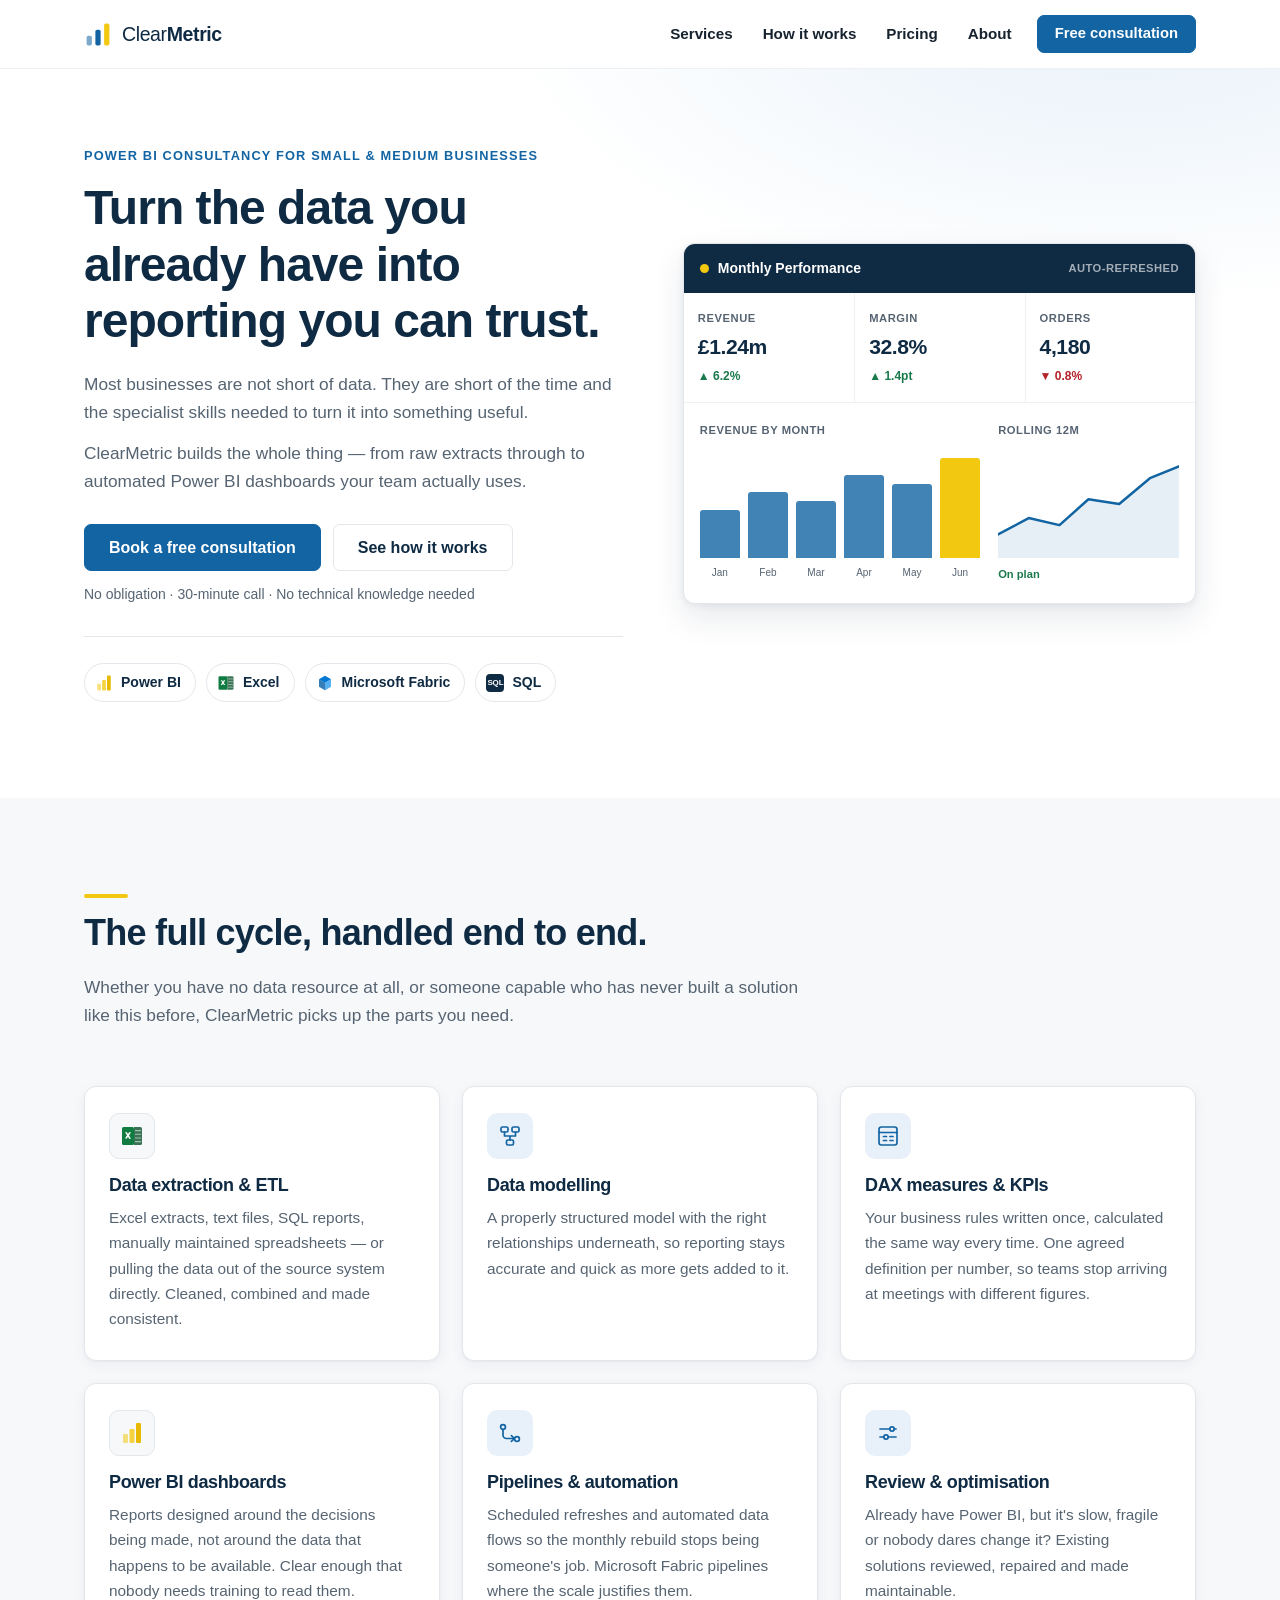
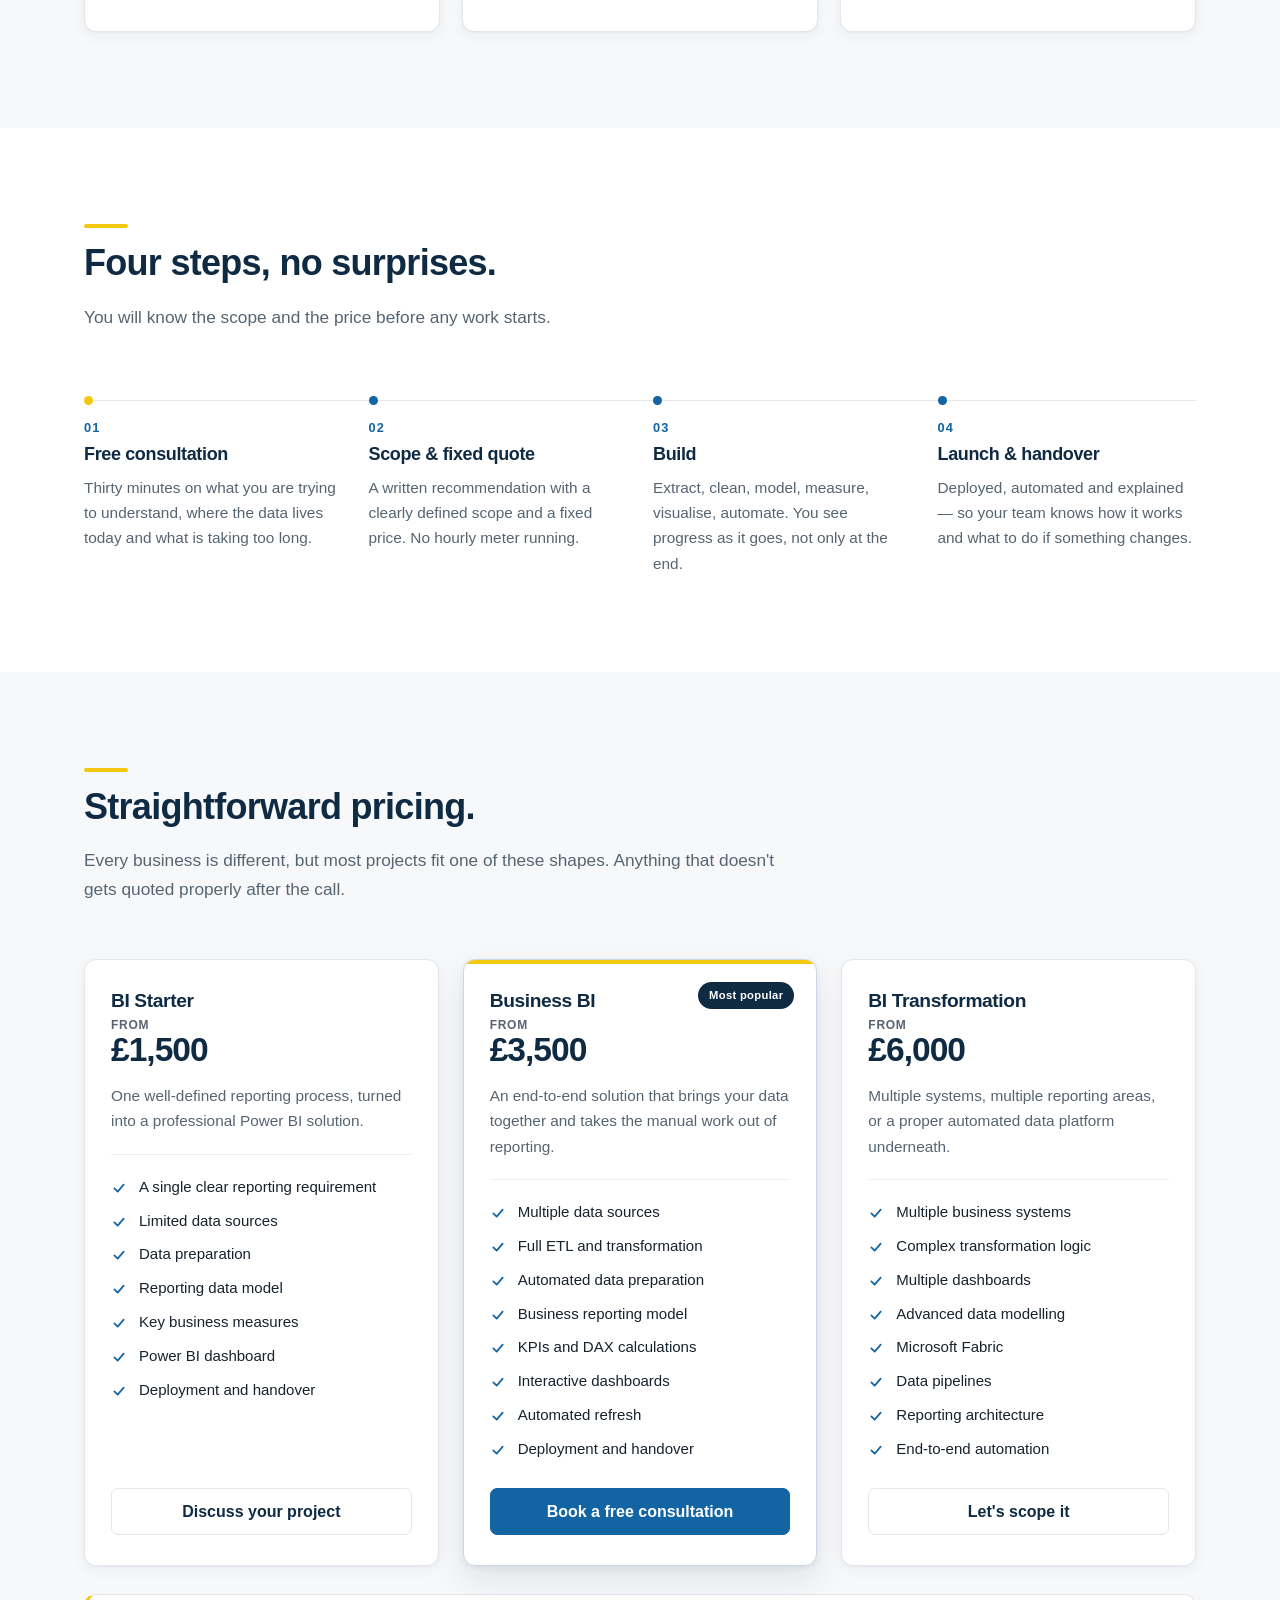
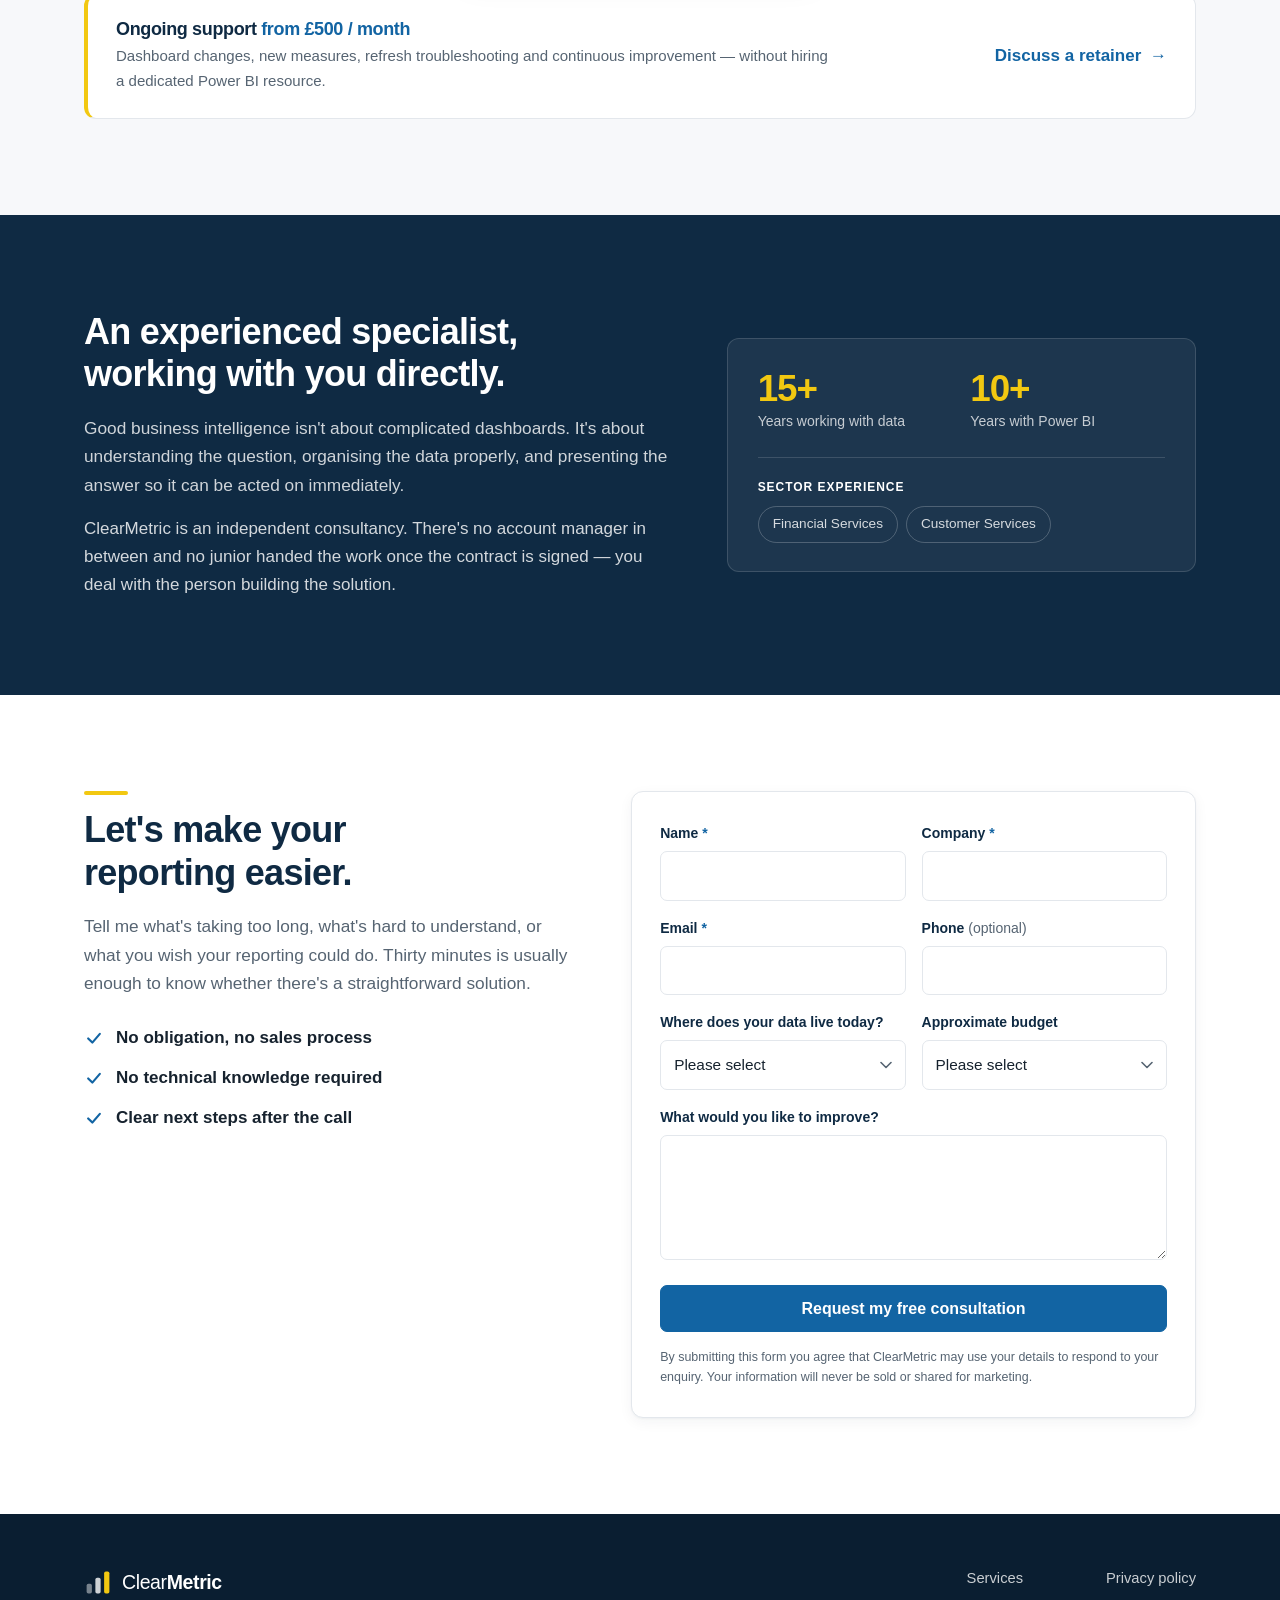
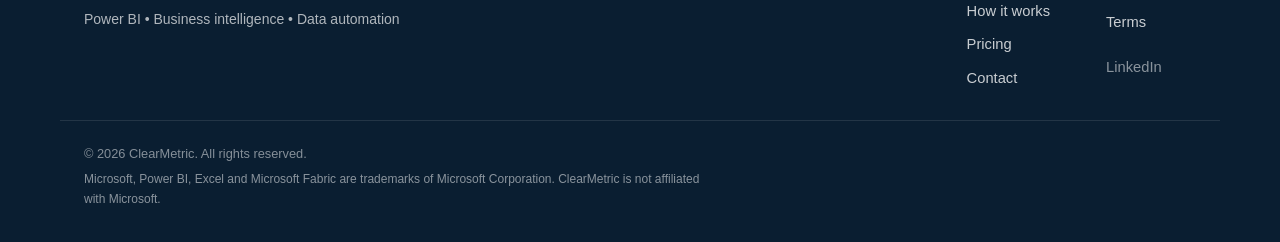
==== commit 1a19c8ea: "Add terms & conditions page Link the footer's placeholder "Terms" text to a new terms.html covering " ====
--- a/index.html
+++ b/index.html
@@ -528,11 +528,11 @@
         <li><a href="#pricing">Pricing</a></li>
         <li><a href="#contact">Contact</a></li>
       </ul>
-      <!-- Terms and LinkedIn destinations do not exist yet, so they stay as
-           plain text rather than links to pages that would 404. -->
+      <!-- LinkedIn destination does not exist yet, so it stays as plain
+           text rather than a link to a page that would 404. -->
       <ul class="plain-list footer-placeholders">
         <li><a href="privacy-policy.html">Privacy policy</a></li>
-        <li><span class="placeholder-link" title="Coming soon">Terms</span></li>
+        <li><a href="terms.html">Terms</a></li>
         <li><span class="placeholder-link" title="Coming soon">LinkedIn</span></li>
       </ul>
     </nav>
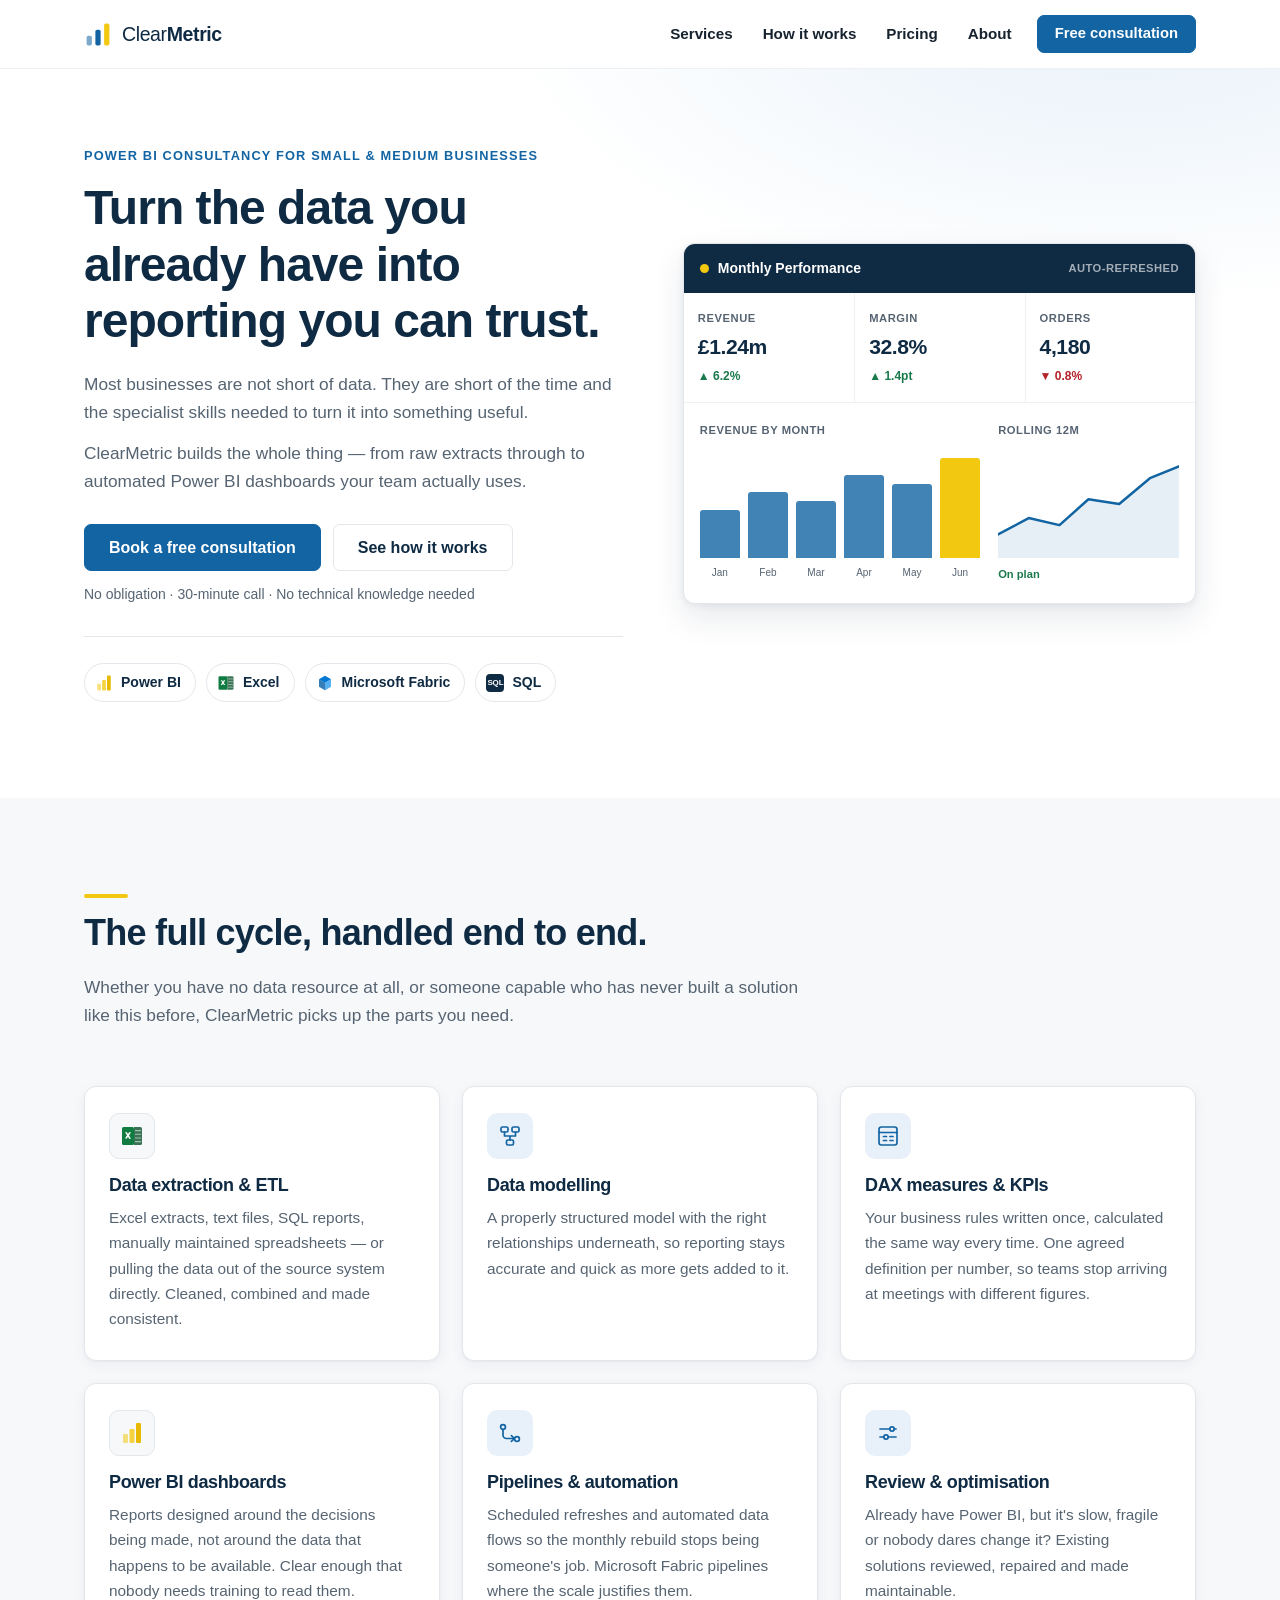
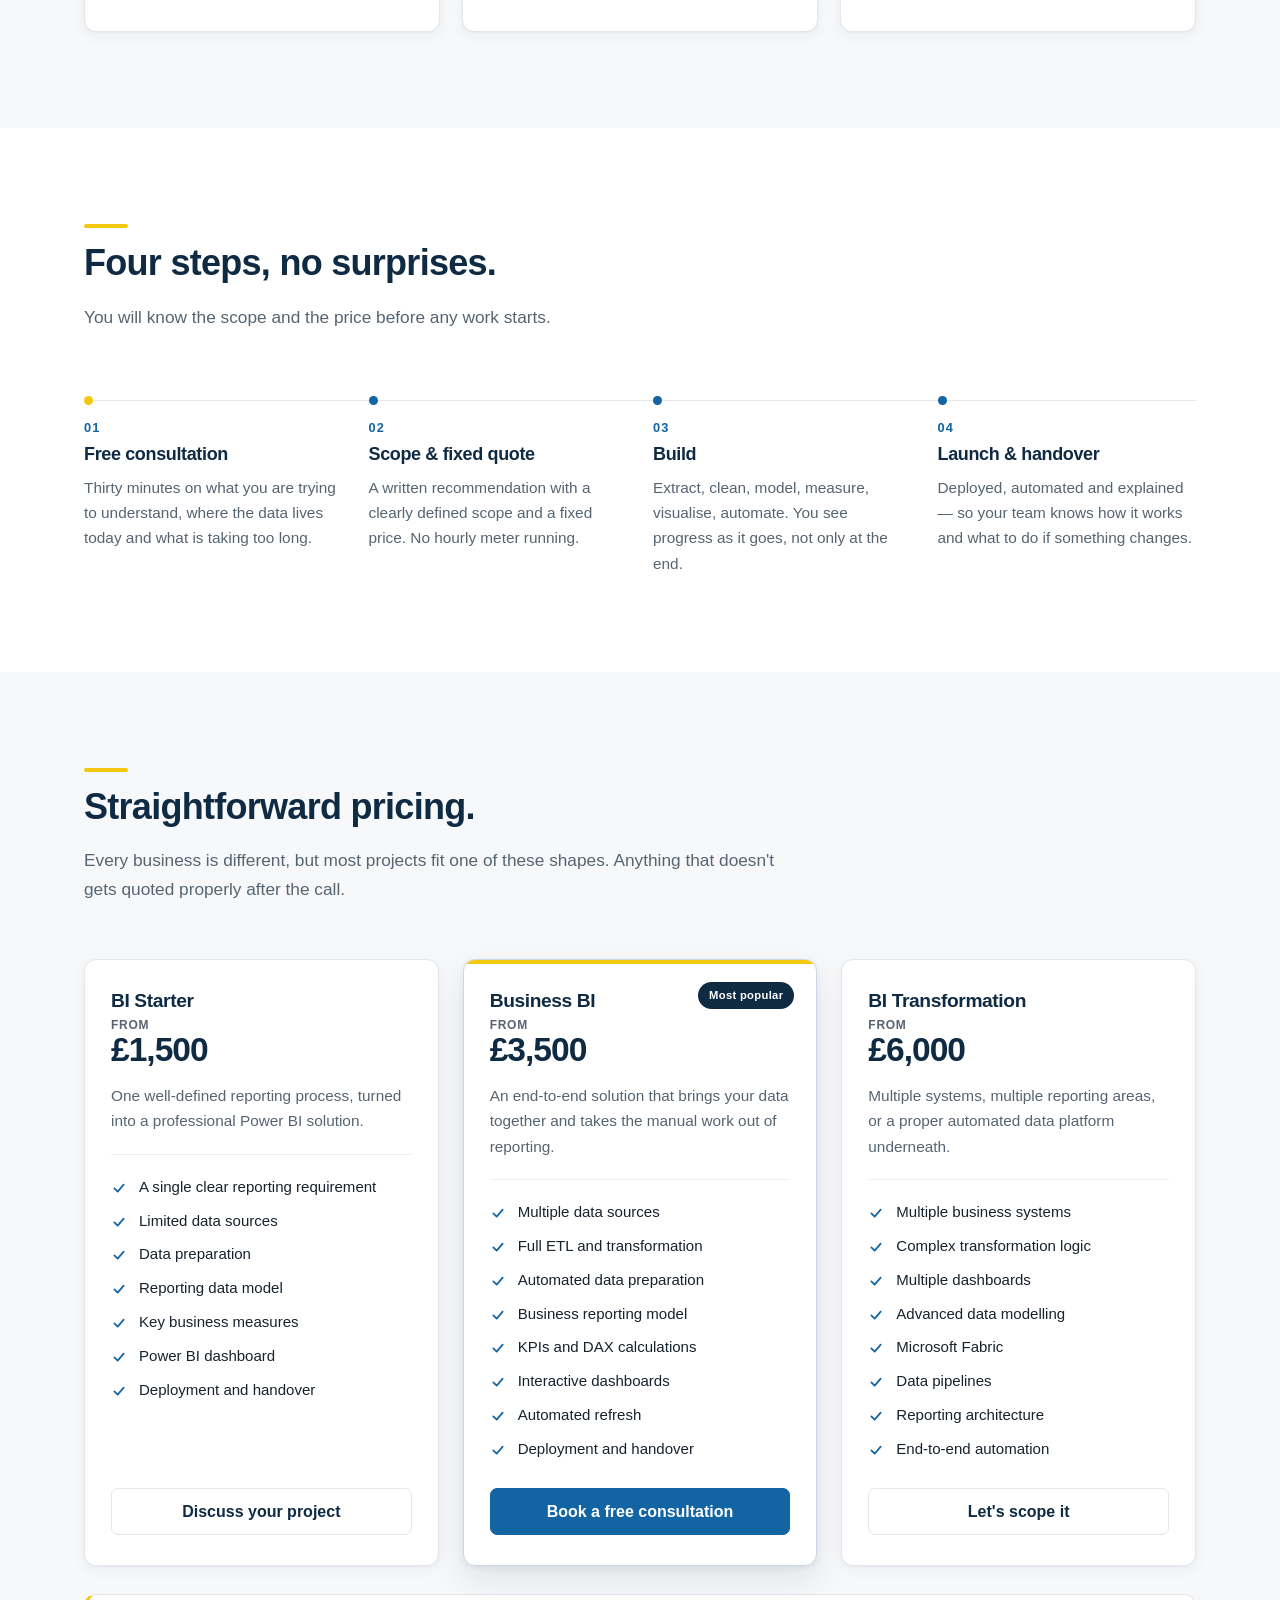
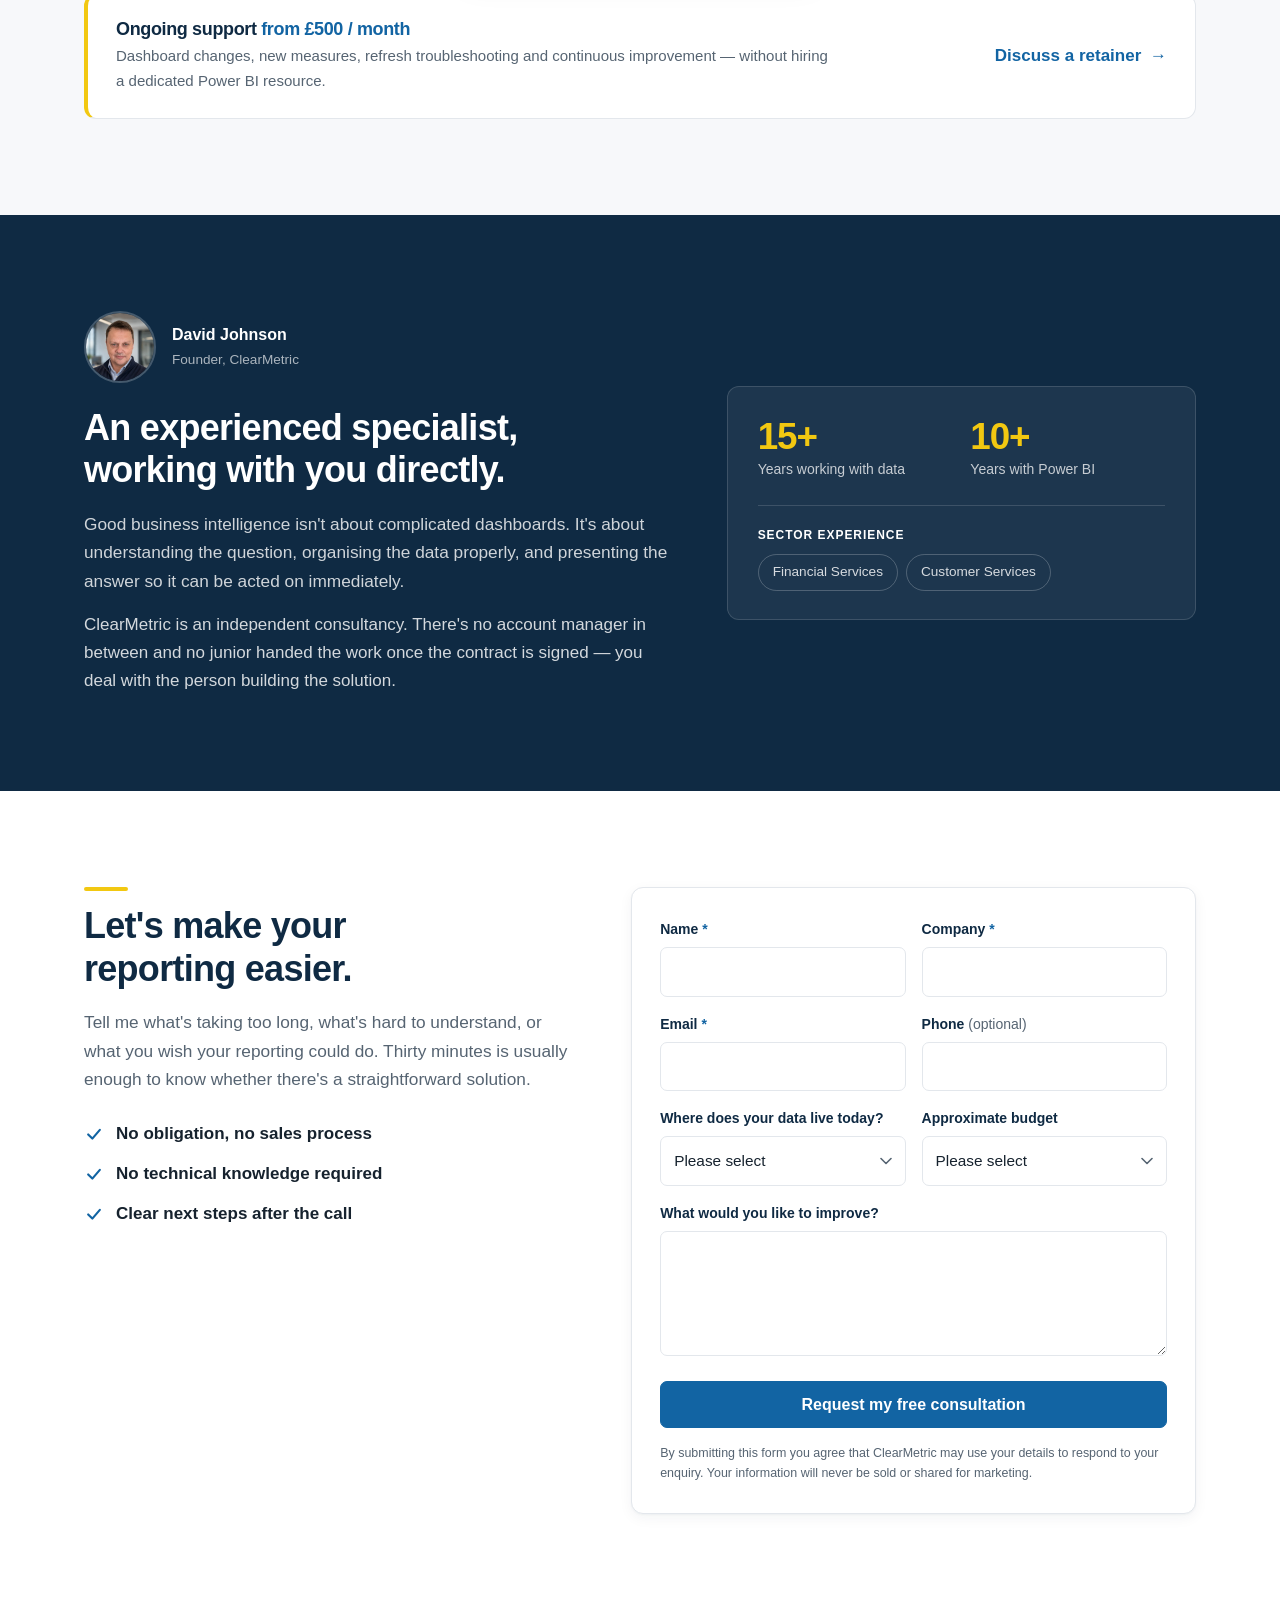
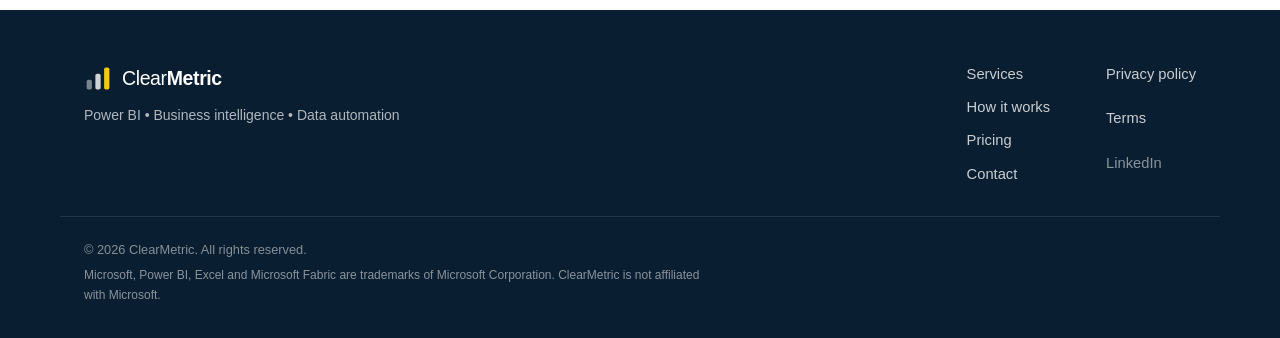
==== commit 0c1b550c: "Add founder photo to the About section Introduces a circular byline photo + name/role next to the Ab" ====
--- a/index.html
+++ b/index.html
@@ -4,24 +4,26 @@
 <meta charset="utf-8">
 <meta name="viewport" content="width=device-width, initial-scale=1">
 
-<title>Power BI Consultant for Small &amp; Medium Businesses | ClearMetric</title>
-<meta name="description" content="ClearMetric turns spreadsheets, system extracts and manual reporting into automated Power BI dashboards. End-to-end business intelligence for businesses without a dedicated data team.">
+<title>Power BI Consultant for SMEs | ClearMetric</title>
+<meta name="description" content="ClearMetric turns spreadsheets and manual reporting into automated Power BI dashboards for small and medium businesses without a dedicated data team.">
 
 <!-- PLACEHOLDER: replace https://example.com/ with the real domain before deployment. -->
 <link rel="canonical" href="https://example.com/">
 
 <meta property="og:type" content="website">
-<meta property="og:title" content="Power BI Consultant for Small &amp; Medium Businesses | ClearMetric">
-<meta property="og:description" content="ClearMetric turns spreadsheets, system extracts and manual reporting into automated Power BI dashboards.">
-<!-- PLACEHOLDER: og:url and og:image need the real domain, and assets/og-image.png still has to be produced. -->
+<meta property="og:title" content="Power BI Consultant for SMEs | ClearMetric">
+<meta property="og:description" content="ClearMetric turns spreadsheets and manual reporting into automated Power BI dashboards for small and medium businesses without a dedicated data team.">
+<!-- PLACEHOLDER: og:url needs the real domain before deployment. -->
 <meta property="og:url" content="https://example.com/">
 <meta property="og:image" content="https://example.com/assets/og-image.png">
+<meta property="og:image:width" content="1200">
+<meta property="og:image:height" content="630">
 <meta property="og:site_name" content="ClearMetric">
 <meta property="og:locale" content="en_GB">
 
 <meta name="twitter:card" content="summary_large_image">
-<meta name="twitter:title" content="Power BI Consultant for Small &amp; Medium Businesses | ClearMetric">
-<meta name="twitter:description" content="ClearMetric turns spreadsheets, system extracts and manual reporting into automated Power BI dashboards.">
+<meta name="twitter:title" content="Power BI Consultant for SMEs | ClearMetric">
+<meta name="twitter:description" content="ClearMetric turns spreadsheets and manual reporting into automated Power BI dashboards for small and medium businesses without a dedicated data team.">
 <meta name="twitter:image" content="https://example.com/assets/og-image.png">
 
 <meta name="theme-color" content="#0F2A43">
@@ -389,6 +391,13 @@
   <section id="about" class="section section-dark">
     <div class="container about-grid">
       <div class="about-copy">
+        <div class="about-byline">
+          <img class="about-photo" src="assets/david-johnson.jpg" alt="David Johnson, founder of ClearMetric" width="72" height="72">
+          <div>
+            <p class="about-name">David Johnson</p>
+            <p class="about-role">Founder, ClearMetric</p>
+          </div>
+        </div>
         <h2>An experienced specialist, working with you directly.</h2>
         <p class="lead">Good business intelligence isn't about complicated dashboards. It's about understanding the question, organising the data properly, and presenting the answer so it can be acted on immediately.</p>
         <p>ClearMetric is an independent consultancy. There's no account manager in between and no junior handed the work once the contract is signed — you deal with the person building the solution.</p>
@@ -425,7 +434,14 @@
       </div>
 
       <div class="card form-card">
-        <form id="enquiryForm" novalidate>
+        <form id="enquiryForm" novalidate action="https://formsubmit.co/davidjohnson6781@gmail.com" method="POST">
+          <!-- FormSubmit.co config fields — see js/script.js for the AJAX
+               submission that normally handles this instead. These only
+               apply as a fallback if JavaScript is unavailable. -->
+          <input type="hidden" name="_subject" value="New enquiry — ClearMetric website">
+          <input type="hidden" name="_template" value="table">
+          <input type="hidden" name="_captcha" value="false">
+          <input type="text" name="_honey" style="display:none" tabindex="-1" autocomplete="off">
           <div class="field-row">
             <div class="field">
               <label for="name">Name <span class="req" aria-hidden="true">*</span></label>
--- a/css/styles.css
+++ b/css/styles.css
@@ -695,6 +695,32 @@
   grid-template-columns: minmax(0, 1.25fr) minmax(0, 1fr);
   gap: 56px;
   align-items: center;
+}
+
+.about-byline {
+  display: flex;
+  align-items: center;
+  gap: 16px;
+  margin-bottom: 24px;
+}
+.about-photo {
+  width: 72px;
+  height: 72px;
+  border-radius: 50%;
+  object-fit: cover;
+  border: 2px solid rgba(255, 255, 255, .22);
+  flex-shrink: 0;
+}
+.about-name {
+  margin: 0;
+  font-weight: 700;
+  color: #fff;
+  font-size: 1rem;
+}
+.about-role {
+  margin: 0;
+  font-size: .85rem;
+  color: rgba(255, 255, 255, .65);
 }
 
 .about-panel {
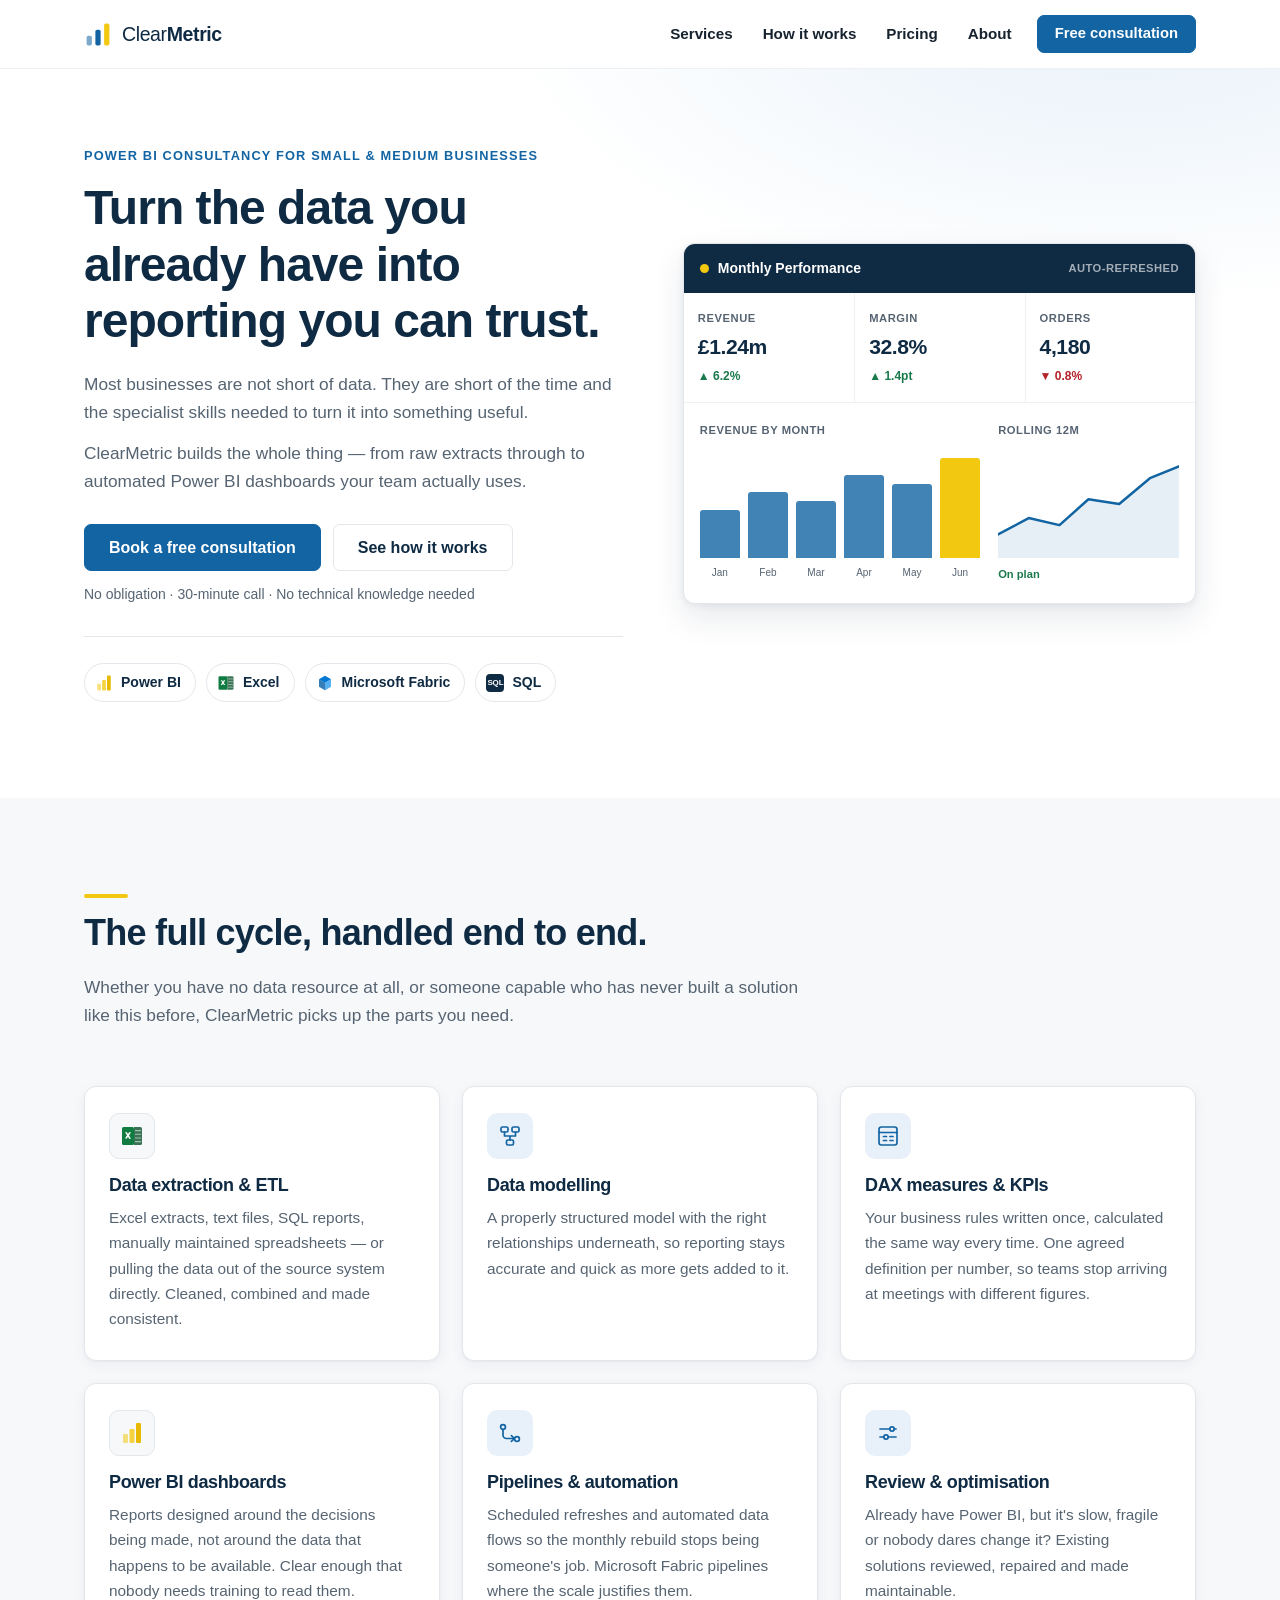
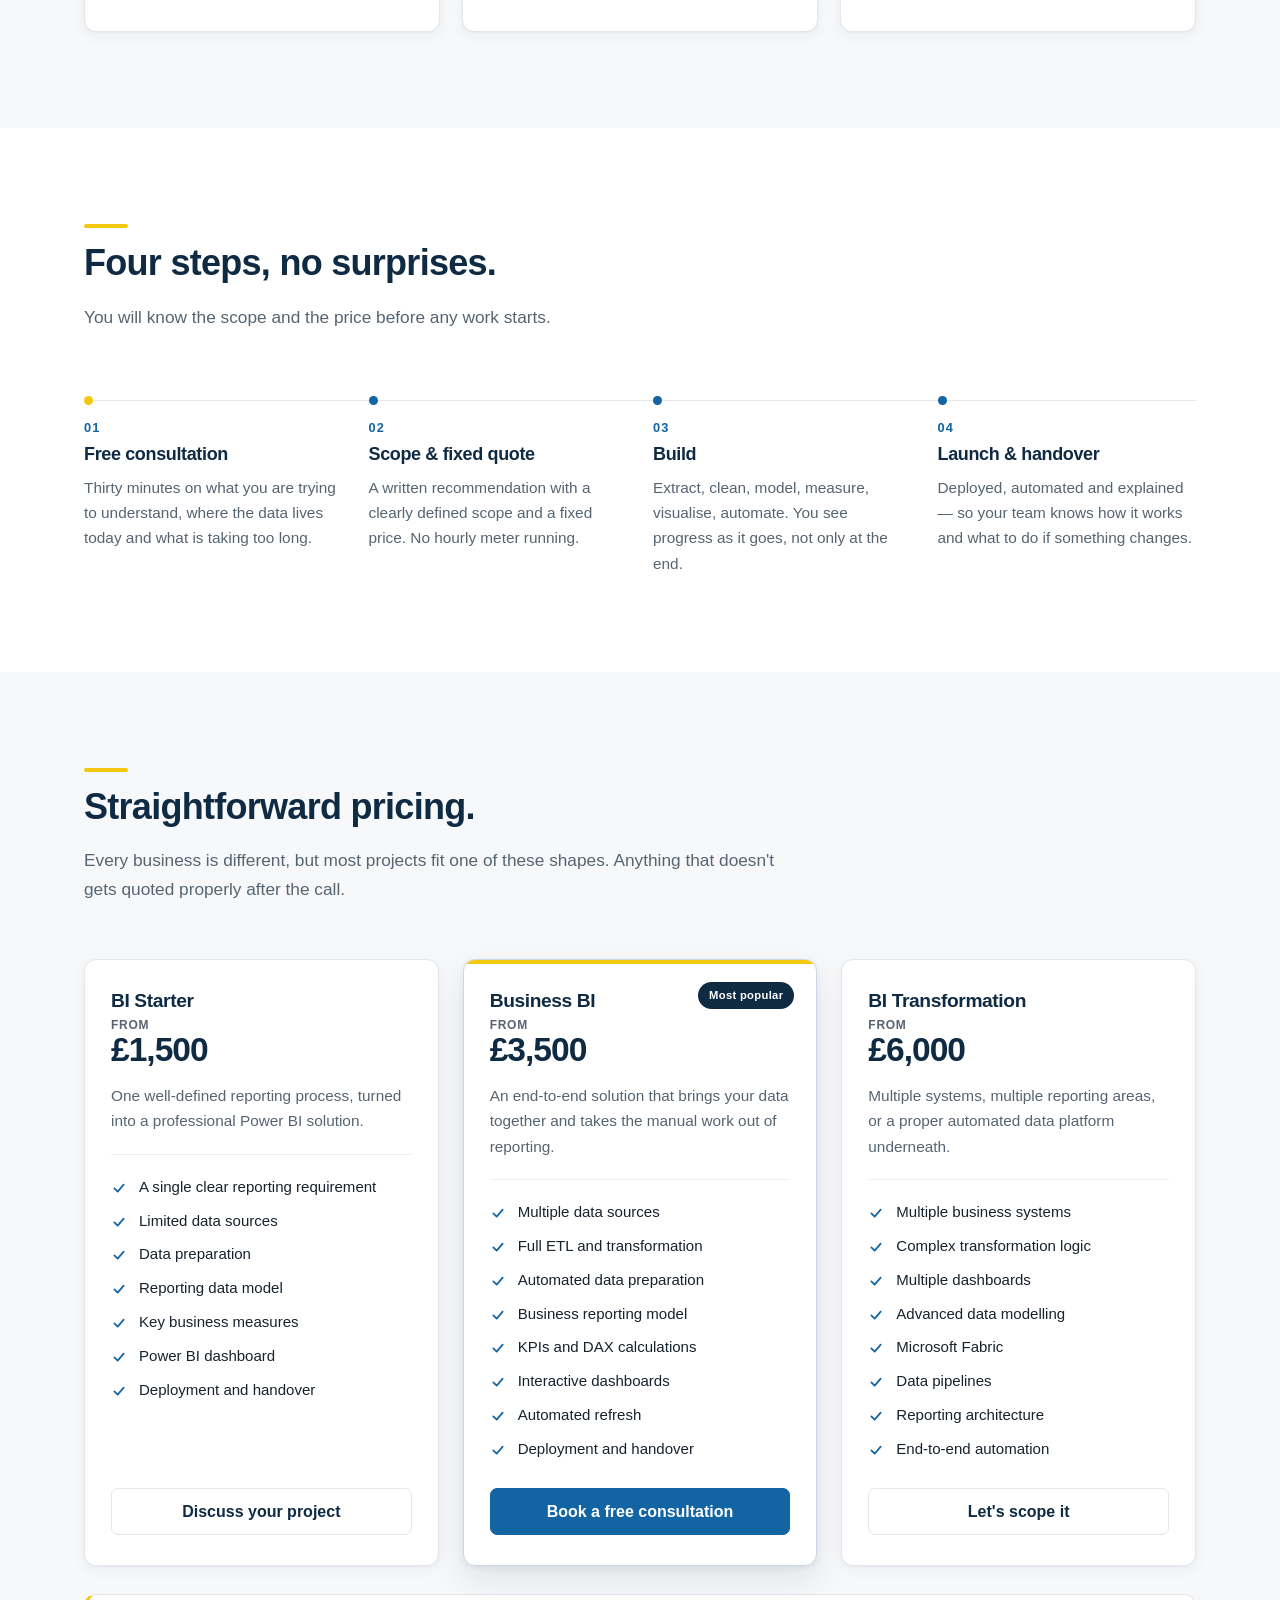
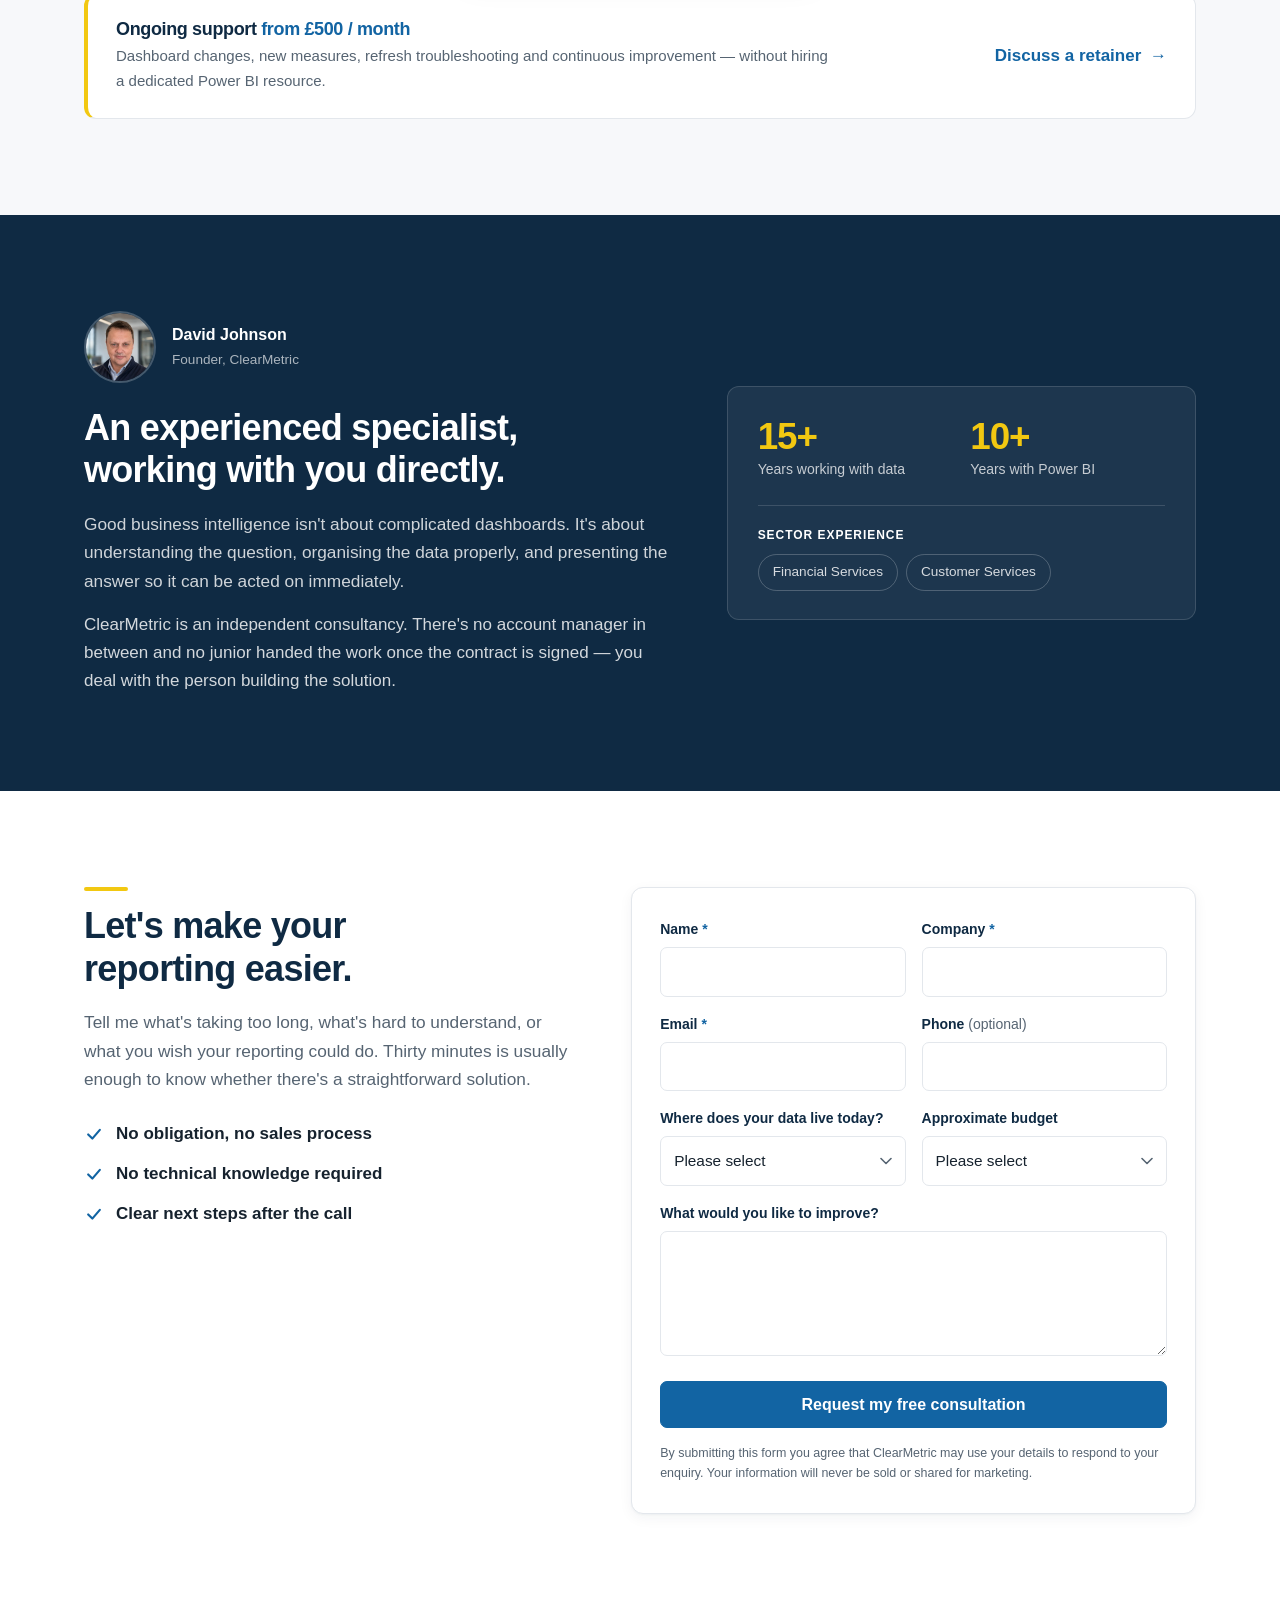
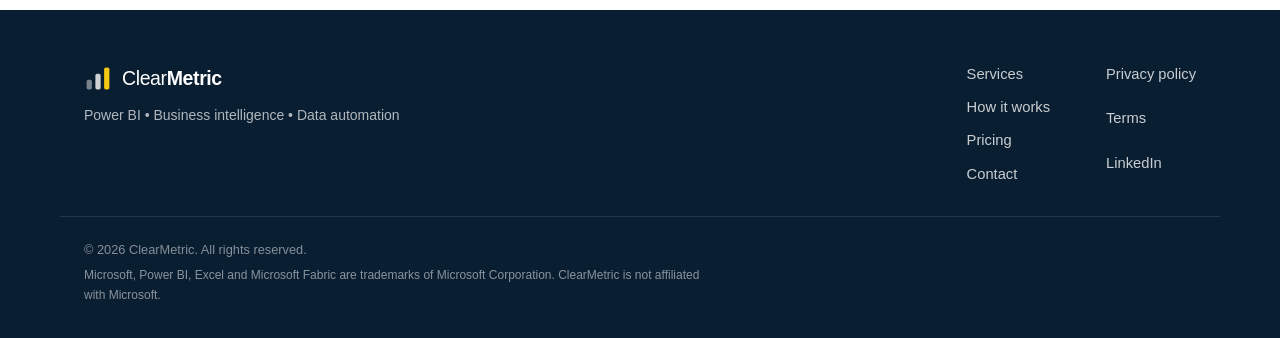
==== commit 06fe997b: "Link the footer LinkedIn placeholder to the live Company Page Points to linkedin.com/company/clear-m" ====
--- a/index.html
+++ b/index.html
@@ -544,12 +544,10 @@
         <li><a href="#pricing">Pricing</a></li>
         <li><a href="#contact">Contact</a></li>
       </ul>
-      <!-- LinkedIn destination does not exist yet, so it stays as plain
-           text rather than a link to a page that would 404. -->
       <ul class="plain-list footer-placeholders">
         <li><a href="privacy-policy.html">Privacy policy</a></li>
         <li><a href="terms.html">Terms</a></li>
-        <li><span class="placeholder-link" title="Coming soon">LinkedIn</span></li>
+        <li><a href="https://www.linkedin.com/company/clear-metric" target="_blank" rel="noopener">LinkedIn</a></li>
       </ul>
     </nav>
   </div>
--- a/css/styles.css
+++ b/css/styles.css
@@ -939,8 +939,6 @@
   text-decoration: none;
 }
 .footer-nav a:hover { color: #fff; text-decoration: underline; }
-
-.placeholder-link { color: rgba(255, 255, 255, .52); cursor: default; }
 
 .footer-legal {
   padding-top: 22px;
